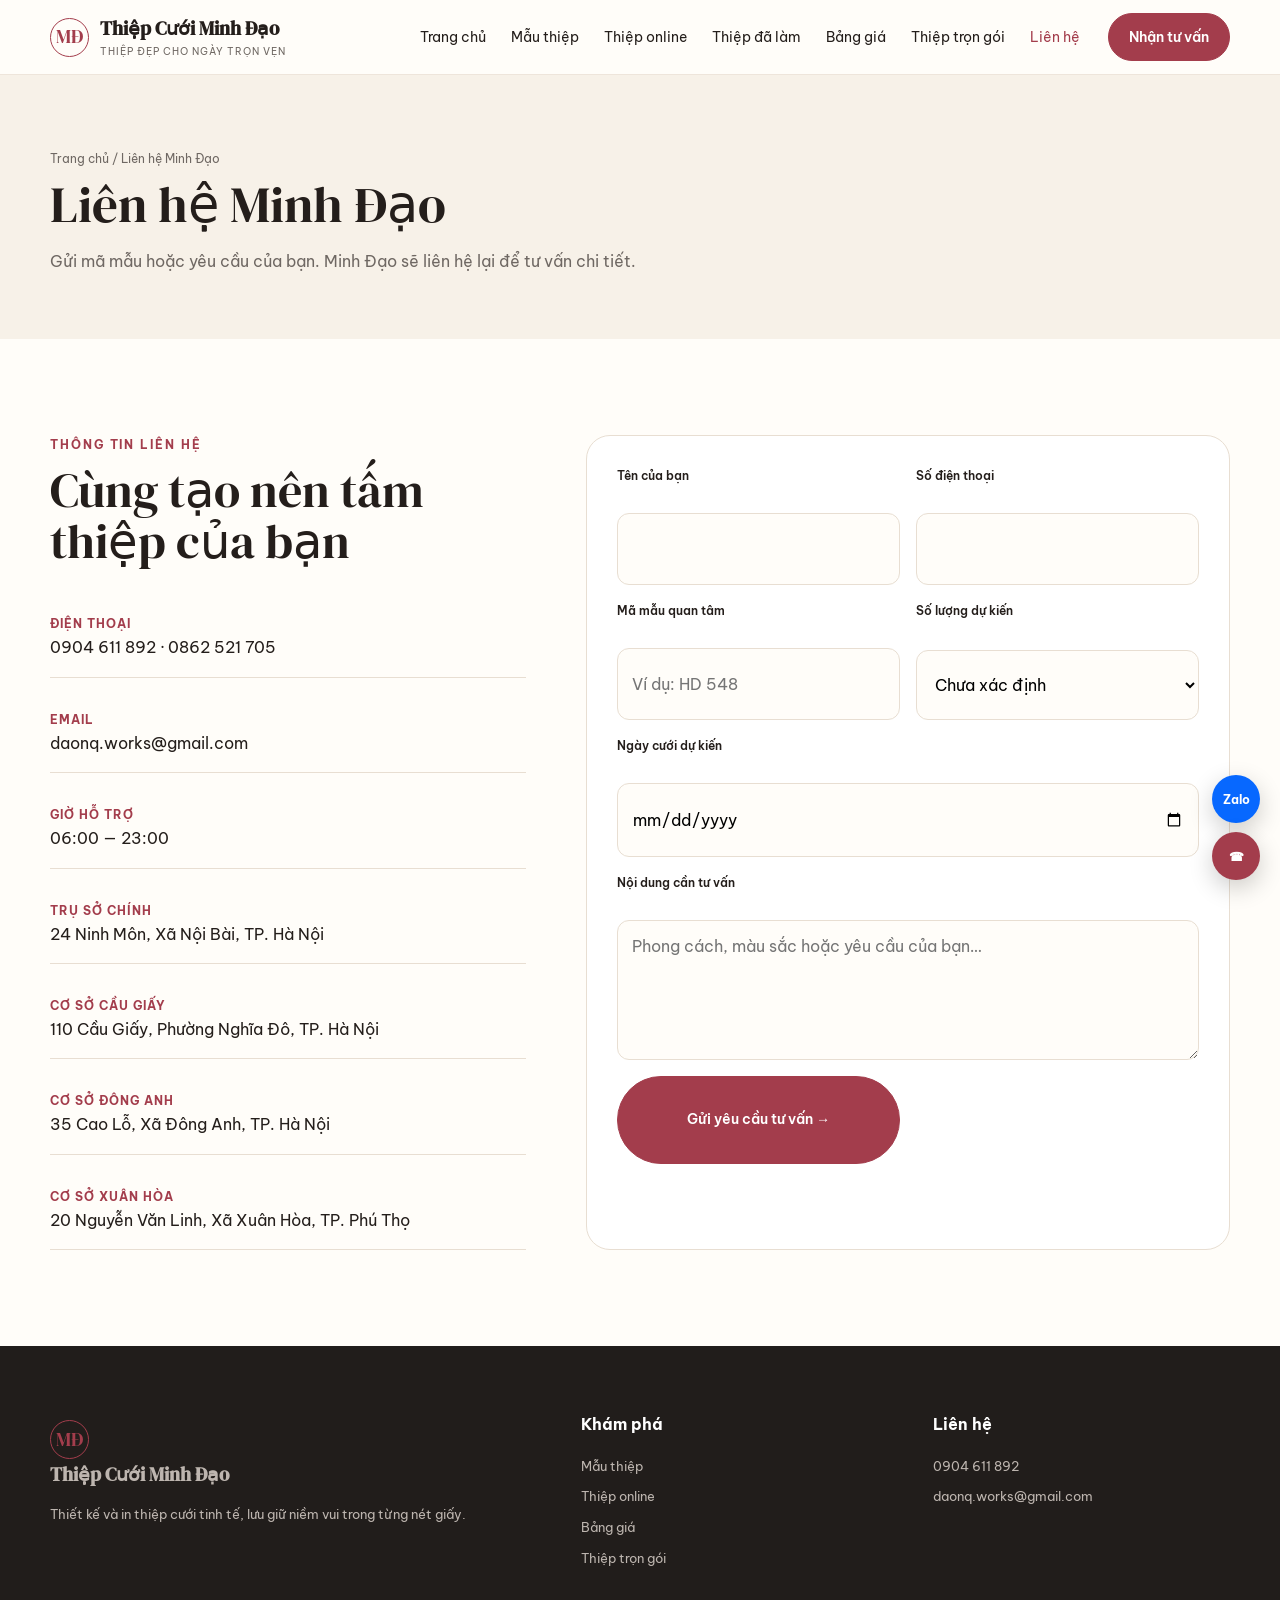
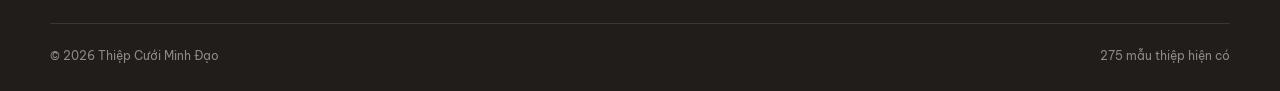
==== contact.html @ 5ee94b9e "update web" ====
<!doctype html><html lang="vi"><head><meta charset="utf-8"><meta name="viewport" content="width=device-width,initial-scale=1"><title>Liên hệ | Thiệp Cưới Minh Đạo</title><link rel="stylesheet" href="styles.css"></head><body><header class="site-header"><nav class="container nav"><a class="brand" href="index.html"><span class="brand-mark">MĐ</span><span><strong>Thiệp Cưới Minh Đạo</strong><small>Thiệp đẹp cho ngày trọn vẹn</small></span></a><button class="menu-btn" aria-label="Mở menu">☰</button><div class="nav-links"><a href="index.html">Trang chủ</a><a href="templates.html">Mẫu thiệp</a><a href="online.html">Thiệp online</a><a href="showcase.html">Thiệp đã làm</a><a href="pricing.html">Bảng giá</a><a href="services.html">Thiệp trọn gói</a><a class="active" href="contact.html">Liên hệ</a></div><div class="nav-actions"><a class="btn" href="contact.html">Nhận tư vấn</a></div></nav></header><main><section class="page-hero"><div class="container"><div class="breadcrumbs"><a href="index.html">Trang chủ</a> / Liên hệ Minh Đạo</div><h1>Liên hệ Minh Đạo</h1><p class="muted">Gửi mã mẫu hoặc yêu cầu của bạn. Minh Đạo sẽ liên hệ lại để tư vấn chi tiết.</p></div></section><section class="section"><div class="container contact-grid"><div><div class="eyebrow">Thông tin liên hệ</div><h2 style="font-size:3rem;margin:10px 0">Cùng tạo nên tấm thiệp của bạn</h2><div class="contact-list"><div class="contact-item"><b>Điện thoại</b><a href="tel:0904611892">0904 611 892</a> · <a href="tel:0862521705">0862 521 705</a></div><div class="contact-item"><b>Email</b><a href="mailto:daonq.works@gmail.com">daonq.works@gmail.com</a></div><div class="contact-item"><b>Giờ hỗ trợ</b>06:00 — 23:00</div><div class="contact-item"><b>Trụ sở chính</b>24 Ninh Môn, Xã Nội Bài, TP. Hà Nội</div><div class="contact-item"><b>Cơ sở Cầu Giấy</b>110 Cầu Giấy, Phường Nghĩa Đô, TP. Hà Nội</div><div class="contact-item"><b>Cơ sở Đông Anh</b>35 Cao Lỗ, Xã Đông Anh, TP. Hà Nội</div><div class="contact-item"><b>Cơ sở Xuân Hòa</b>20 Nguyễn Văn Linh, Xã Xuân Hòa, TP. Phú Thọ</div></div></div><form class="contact-form" id="quoteForm"><input name="_honey" tabindex="-1" autocomplete="off" style="position:absolute;left:-9999px" aria-hidden="true"><div class="field"><label for="name">Tên của bạn</label><input id="name" name="name" autocomplete="name" required></div><div class="field"><label for="phone">Số điện thoại</label><input id="phone" name="phone" type="tel" autocomplete="tel" required></div><div class="field"><label for="code">Mã mẫu quan tâm</label><input id="code" name="template_code" placeholder="Ví dụ: HD 548"></div><div class="field"><label for="quantity">Số lượng dự kiến</label><select id="quantity" name="quantity"><option>Chưa xác định</option><option>100 thiệp</option><option>200 thiệp</option><option>300 thiệp</option><option>500 thiệp</option><option>1000 thiệp</option></select></div><div class="field full"><label for="date">Ngày cưới dự kiến</label><input id="date" name="wedding_date" type="date"></div><div class="field full"><label for="message">Nội dung cần tư vấn</label><textarea id="message" name="message" placeholder="Phong cách, màu sắc hoặc yêu cầu của bạn…"></textarea></div><button class="btn" type="submit">Gửi yêu cầu tư vấn →</button><p class="form-status" role="status" aria-live="polite"></p></form></div></section></main><div class="float-contact"><a class="zalo" href="https://zalo.me/84904611892" target="_blank" rel="noopener">Zalo</a><a class="phone" href="tel:0904611892">☎</a></div><footer class="site-footer"><div class="container"><div class="footer-grid"><div><a class="brand" href="index.html"><span class="brand-mark">MĐ</span><span><strong>Thiệp Cưới Minh Đạo</strong></span></a><p>Thiết kế và in thiệp cưới tinh tế, lưu giữ niềm vui trong từng nét giấy.</p></div><div><h4>Khám phá</h4><a href="templates.html">Mẫu thiệp</a><a href="online.html">Thiệp online</a><a href="pricing.html">Bảng giá</a><a href="services.html">Thiệp trọn gói</a></div><div><h4>Liên hệ</h4><a href="tel:0904611892">0904 611 892</a><a href="mailto:daonq.works@gmail.com">daonq.works@gmail.com</a></div></div><div class="footer-bottom"><span>© 2026 Thiệp Cưới Minh Đạo</span><span id="footerCount"></span></div></div></footer><div class="modal" id="templateModal" aria-hidden="true"><div class="modal-card"><button class="modal-close" aria-label="Đóng">×</button><img alt=""><div class="modal-copy"><div class="eyebrow">Mẫu thiệp Minh Đạo</div><h2></h2><p class="muted">Ghi lại mã mẫu này và gửi cho Minh Đạo để được tư vấn nội dung, số lượng và báo giá phù hợp.</p><a class="btn" href="contact.html">Nhận tư vấn mẫu này</a></div></div></div><script src="app.js"></script></body></html>
---- styles.css ----
@import url('https://fonts.googleapis.com/css2?family=Be+Vietnam+Pro:wght@400;500;600;700&family=DM+Serif+Display:ital@0;1&display=swap');

:root{--ink:#241e1b;--muted:#6f6863;--paper:#fffdf9;--cream:#f7f1e8;--rose:#a33d4c;--rose-dark:#792b38;--line:#e8ded2;--green:#385e4a;--shadow:0 18px 55px rgba(77,48,35,.11);--radius:22px}
*{box-sizing:border-box}html{scroll-behavior:smooth}body{margin:0;color:var(--ink);background:var(--paper);font-family:'Be Vietnam Pro',sans-serif;line-height:1.65}body.menu-open{overflow:hidden}a{color:inherit;text-decoration:none}img{display:block;max-width:100%}button,input,select,textarea{font:inherit}.container{width:min(1180px,calc(100% - 40px));margin:auto}.serif,h1,h2,h3{font-family:'DM Serif Display',serif;font-weight:400;line-height:1.08}.eyebrow{font-size:.75rem;letter-spacing:.16em;text-transform:uppercase;color:var(--rose);font-weight:700}.muted{color:var(--muted)}
.site-header{position:sticky;top:0;z-index:50;background:rgba(255,253,249,.92);backdrop-filter:blur(16px);border-bottom:1px solid rgba(232,222,210,.75)}.nav{height:74px;display:flex;align-items:center;gap:28px}.brand{display:flex;align-items:center;gap:11px;flex-shrink:0}.brand-mark{width:39px;height:39px;border:1px solid var(--rose);border-radius:50%;display:grid;place-items:center;color:var(--rose);font-family:'DM Serif Display';font-size:1.2rem}.brand strong{display:block;font-family:'DM Serif Display';font-size:1.18rem}.brand small{display:block;color:var(--muted);font-size:.62rem;letter-spacing:.1em;text-transform:uppercase}.nav-links{display:flex;align-items:center;gap:25px;margin-left:auto;font-size:.87rem}.nav-links a{transition:.2s}.nav-links a:hover,.nav-links a.active{color:var(--rose)}.nav-actions{display:flex;gap:10px}.menu-btn{display:none;border:0;background:none;font-size:1.5rem}.btn{display:inline-flex;align-items:center;justify-content:center;gap:8px;border-radius:999px;border:1px solid var(--rose);background:var(--rose);color:#fff;padding:12px 20px;font-weight:600;font-size:.86rem;cursor:pointer;transition:.2s}.btn:hover{background:var(--rose-dark);transform:translateY(-1px)}.btn.outline{background:transparent;color:var(--rose)}.btn.light{background:#fff;color:var(--rose);border-color:#fff}.text-link{color:var(--rose);font-weight:700;font-size:.88rem}
.hero{min-height:690px;display:grid;grid-template-columns:1fr 1.04fr;overflow:hidden;background:linear-gradient(115deg,#fbf3eb 0 51%,#ead8cc 51%)}.hero-copy{padding:95px max(40px,calc((100vw - 1180px)/2)) 85px max(30px,calc((100vw - 1180px)/2));display:flex;flex-direction:column;justify-content:center}.hero h1{font-size:clamp(3.2rem,6.2vw,6.7rem);margin:14px 0 22px;letter-spacing:-.035em}.hero h1 em{color:var(--rose);font-weight:400}.hero p{font-size:1.06rem;max-width:580px;color:var(--muted)}.hero-actions{display:flex;gap:14px;margin-top:22px}.hero-visual{position:relative;min-height:650px;overflow:hidden}.hero-grid{position:absolute;inset:45px 6vw 45px 30px;display:grid;grid-template-columns:1fr 1fr;gap:18px;transform:rotate(3deg)}.hero-grid img{width:100%;height:100%;object-fit:cover;border-radius:160px 160px 18px 18px;box-shadow:var(--shadow)}.hero-grid img:nth-child(2){margin-top:70px}.hero-note{position:absolute;left:3%;bottom:50px;background:#fff;padding:18px 22px;border-radius:16px;box-shadow:var(--shadow);font-family:'DM Serif Display';font-size:1.25rem}
.section{padding:96px 0}.section.alt{background:var(--cream)}.section-head{display:flex;justify-content:space-between;align-items:end;gap:30px;margin-bottom:38px}.section-head h2,.page-hero h1{font-size:clamp(2.35rem,4vw,4.35rem);margin:8px 0}.section-head p{max-width:540px;color:var(--muted)}.templates-row,.template-grid{display:grid;grid-template-columns:repeat(4,1fr);gap:20px}.template-card{background:#fff;border:1px solid var(--line);border-radius:18px;overflow:hidden;transition:.25s;min-width:0}.template-card:hover{transform:translateY(-6px);box-shadow:var(--shadow)}.template-media{position:relative;aspect-ratio:4/5;background:#eee;overflow:hidden}.template-media img{width:100%;height:100%;object-fit:cover;transition:.45s}.template-card:hover img{transform:scale(1.035)}.tag{position:absolute;left:12px;top:12px;background:rgba(255,255,255,.92);padding:6px 10px;border-radius:99px;font-size:.68rem;font-weight:700}.heart{position:absolute;right:12px;top:12px;background:#fff;border:0;width:34px;height:34px;border-radius:50%;cursor:pointer;font-size:1rem}.heart.saved{background:var(--rose);color:#fff}.template-info{padding:15px}.template-info h3{font-family:'Be Vietnam Pro';font-size:.94rem;font-weight:600;margin:0 0 5px}.template-meta{display:flex;justify-content:space-between;font-size:.73rem;color:var(--muted)}
.feature-split{display:grid;grid-template-columns:.9fr 1.1fr;gap:70px;align-items:center}.feature-art{display:grid;grid-template-columns:1fr 1fr;gap:16px;min-height:550px}.feature-art img{width:100%;height:100%;object-fit:cover;border-radius:180px 180px 18px 18px}.feature-art img:nth-child(2){margin-top:70px;height:calc(100% - 70px)}.steps{border-top:1px solid var(--line)}.step{display:grid;grid-template-columns:54px 1fr;padding:22px 0;border-bottom:1px solid var(--line)}.step span{color:var(--rose);font-family:'DM Serif Display';font-size:1.3rem}.step h3{font-family:'Be Vietnam Pro';font-weight:600;font-size:1rem;margin:0 0 5px}.step p{margin:0;color:var(--muted);font-size:.9rem}
.numbers{background:var(--green);color:#fff}.number-grid{display:grid;grid-template-columns:repeat(4,1fr)}.number{padding:34px;border-right:1px solid rgba(255,255,255,.2)}.number:last-child{border:0}.number strong{font-family:'DM Serif Display';font-size:3rem;display:block}.number span{font-size:.84rem;opacity:.8}.benefit-grid{display:grid;grid-template-columns:repeat(3,1fr);gap:22px}.benefit{padding:30px;border:1px solid var(--line);border-radius:var(--radius);background:#fff}.benefit .icon{width:48px;height:48px;border-radius:50%;display:grid;place-items:center;background:#f7e8e8;color:var(--rose);font-size:1.25rem}.benefit h3{font-family:'Be Vietnam Pro';font-size:1.03rem;font-weight:600;margin:20px 0 8px}.benefit p{color:var(--muted);font-size:.88rem;margin:0}
.cta{background:var(--rose);color:#fff;border-radius:32px;padding:65px;display:flex;align-items:center;justify-content:space-between;gap:30px}.cta h2{font-size:clamp(2.2rem,4vw,4rem);margin:0;max-width:680px}.faq{max-width:860px;margin:auto}.faq details{border-bottom:1px solid var(--line);padding:19px 0}.faq summary{font-weight:600;cursor:pointer;list-style:none;padding-right:30px;position:relative}.faq summary::after{content:'+';position:absolute;right:4px;font-size:1.3rem;color:var(--rose)}.faq details[open] summary::after{content:'âˆ’'}.faq p{color:var(--muted);margin:13px 0 5px;font-size:.9rem}
.page-hero{padding:74px 0 48px;background:var(--cream)}.breadcrumbs{font-size:.76rem;color:var(--muted)}.toolbar{display:flex;flex-wrap:wrap;gap:12px;align-items:center;margin:30px 0}.search{min-width:270px;flex:1;border:1px solid var(--line);border-radius:999px;padding:12px 18px;background:#fff}.filter-btn{border:1px solid var(--line);background:#fff;border-radius:999px;padding:10px 16px;cursor:pointer;font-size:.8rem}.filter-btn.active{background:var(--ink);color:#fff;border-color:var(--ink)}.template-grid{grid-template-columns:repeat(4,1fr)}.load-wrap{text-align:center;margin-top:40px}.empty{text-align:center;color:var(--muted);padding:60px;grid-column:1/-1}.gallery-count{font-size:.86rem;color:var(--muted)}
.pricing-grid{display:grid;grid-template-columns:repeat(3,1fr);gap:22px}.price-card{border:1px solid var(--line);border-radius:24px;padding:32px;background:#fff;position:relative}.price-card.featured{border-color:var(--rose);box-shadow:var(--shadow)}.price-card h2{font-size:2rem;margin:8px 0}.price{font-family:'DM Serif Display';font-size:2.4rem;color:var(--rose)}.price small{font-family:'Be Vietnam Pro';font-size:.75rem;color:var(--muted)}.price-card ul{padding:0;list-style:none;margin:24px 0}.price-card li{padding:9px 0;border-bottom:1px solid var(--line);font-size:.86rem}.price-card li::before{content:'âœ“';color:var(--green);margin-right:9px}.popular{position:absolute;right:20px;top:18px;background:var(--rose);color:#fff;border-radius:99px;padding:5px 10px;font-size:.65rem}.service-grid{display:grid;grid-template-columns:1fr 1fr;gap:28px}.service-card{border-radius:24px;overflow:hidden;background:#fff;border:1px solid var(--line)}.service-card img{width:100%;height:320px;object-fit:cover}.service-card>div{padding:28px}.service-card h2{font-size:2rem;margin:0 0 10px}
.contact-grid{display:grid;grid-template-columns:.85fr 1.15fr;gap:60px}.contact-list{display:grid;gap:16px;margin-top:30px}.contact-item{padding:16px 0;border-bottom:1px solid var(--line)}.contact-item b{display:block;font-size:.76rem;color:var(--rose);text-transform:uppercase;letter-spacing:.08em}.contact-form{display:grid;grid-template-columns:1fr 1fr;gap:16px;background:#fff;padding:30px;border:1px solid var(--line);border-radius:24px}.field{display:grid;gap:7px}.field.full{grid-column:1/-1}.field label{font-size:.77rem;font-weight:600}.field input,.field select,.field textarea{border:1px solid var(--line);border-radius:12px;padding:12px 14px;background:var(--paper);width:100%}.field textarea{min-height:120px;resize:vertical}.form-status{grid-column:1/-1;margin:0;font-size:.82rem;color:var(--green)}
.modal{position:fixed;inset:0;background:rgba(25,20,18,.75);z-index:90;display:none;align-items:center;justify-content:center;padding:24px}.modal.open{display:flex}.modal-card{max-width:900px;width:100%;max-height:90vh;background:#fff;border-radius:22px;display:grid;grid-template-columns:1fr 1fr;overflow:hidden;position:relative}.modal-card img{width:100%;height:90vh;object-fit:contain;background:#eee}.modal-copy{padding:42px;display:flex;flex-direction:column;justify-content:center}.modal-copy h2{font-size:2.2rem;margin:10px 0}.modal-close{position:absolute;right:14px;top:14px;width:38px;height:38px;border:0;border-radius:50%;background:#fff;cursor:pointer;font-size:1.3rem;z-index:2;box-shadow:0 4px 20px #0002}
.float-contact{position:fixed;right:20px;bottom:20px;z-index:45;display:grid;gap:9px}.float-contact a{width:48px;height:48px;border-radius:50%;display:grid;place-items:center;color:#fff;font-weight:700;font-size:.72rem;box-shadow:0 8px 25px #0003}.float-contact .zalo{background:#0768ff}.float-contact .phone{background:var(--rose)}
.site-footer{background:#211d1b;color:#fff;padding:65px 0 25px}.footer-grid{display:grid;grid-template-columns:1.6fr 1fr 1fr;gap:55px}.site-footer p,.site-footer a{color:#bdb5af;font-size:.82rem}.site-footer a{display:block;margin:9px 0}.site-footer h4{margin:0 0 18px}.footer-bottom{border-top:1px solid #ffffff1c;margin-top:45px;padding-top:22px;color:#8f8883;font-size:.73rem;display:flex;justify-content:space-between}
@media(max-width:960px){.nav-links{position:fixed;inset:74px 0 auto;background:var(--paper);padding:25px 20px;display:none;flex-direction:column;align-items:flex-start;border-bottom:1px solid var(--line)}.nav-links.open{display:flex}.menu-btn{display:block;margin-left:auto}.nav-actions .outline{display:none}.hero{grid-template-columns:1fr;min-height:auto;background:var(--cream)}.hero-copy{padding:75px 24px 45px}.hero-visual{min-height:500px}.templates-row,.template-grid{grid-template-columns:repeat(3,1fr)}.feature-split{grid-template-columns:1fr;gap:40px}.number-grid{grid-template-columns:1fr 1fr}.number:nth-child(2){border-right:0}.benefit-grid{grid-template-columns:1fr 1fr}.pricing-grid{grid-template-columns:1fr}.contact-grid{grid-template-columns:1fr}.footer-grid{grid-template-columns:1fr 1fr}.footer-grid>div:first-child{grid-column:1/-1}}
@media(max-width:660px){.container{width:min(100% - 28px,1180px)}.nav{height:66px}.nav-links{inset:66px 0 auto}.brand small{display:none}.nav-actions .btn{padding:10px 13px}.hero h1{font-size:3.15rem}.hero-grid{inset:25px 15px 55px}.hero-note{bottom:25px}.section{padding:68px 0}.section-head{display:block}.templates-row,.template-grid{grid-template-columns:1fr 1fr;gap:11px}.template-info{padding:11px}.template-info h3{font-size:.8rem}.benefit-grid,.service-grid{grid-template-columns:1fr}.number{padding:24px 18px}.number strong{font-size:2.25rem}.cta{padding:38px 25px;display:block}.cta .btn{margin-top:25px}.contact-form{grid-template-columns:1fr;padding:20px}.field.full{grid-column:auto}.modal-card{grid-template-columns:1fr;overflow:auto}.modal-card img{height:48vh}.modal-copy{padding:24px}.footer-grid{grid-template-columns:1fr;gap:25px}.footer-grid>div:first-child{grid-column:auto}.footer-bottom{display:block}.hero-actions{align-items:flex-start;flex-direction:column}}



/* Online invitation builder */
.online-hero{padding:85px 0;background:linear-gradient(135deg,#f8ede6,#f4f0e6);overflow:hidden}.online-hero-grid{display:grid;grid-template-columns:1fr 1fr;align-items:center;gap:60px}.phone-stack{position:relative;height:600px}.phone-mock{position:absolute;width:275px;height:560px;border:9px solid #211d1b;border-radius:38px;background:#fff;overflow:hidden;box-shadow:0 30px 80px #6f463633}.phone-mock:first-child{left:8%;transform:rotate(-7deg)}.phone-mock:last-child{right:5%;top:30px;transform:rotate(7deg)}.phone-mock img{width:100%;height:100%;object-fit:cover}.online-features{display:grid;grid-template-columns:repeat(3,1fr);gap:20px}.online-feature{padding:28px;border:1px solid var(--line);border-radius:20px;background:#fff}.online-feature b{display:block;margin:14px 0 6px}.builder-shell{display:grid;grid-template-columns:420px 1fr;min-height:calc(100vh - 74px);background:#eee8e1}.builder-panel{background:#fff;padding:26px;overflow:auto;max-height:calc(100vh - 74px);border-right:1px solid var(--line)}.builder-top{display:flex;justify-content:space-between;align-items:center;margin-bottom:22px}.builder-panel h1{font-family:'Be Vietnam Pro';font-size:1.15rem;font-weight:700;margin:0}.builder-section{border-top:1px solid var(--line);padding:22px 0}.builder-section h2{font-family:'Be Vietnam Pro';font-size:.9rem;font-weight:700;margin:0 0 15px}.builder-fields{display:grid;grid-template-columns:1fr 1fr;gap:12px}.builder-fields .field.full{grid-column:1/-1}.theme-options{display:grid;grid-template-columns:repeat(3,1fr);gap:10px}.theme-option{border:2px solid transparent;border-radius:13px;overflow:hidden;padding:0;background:none;cursor:pointer}.theme-option.active{border-color:var(--rose)}.theme-option img{aspect-ratio:4/5;object-fit:cover}.builder-actions{position:sticky;bottom:-26px;background:#fff;padding:18px 0 26px;display:flex;gap:10px;border-top:1px solid var(--line)}.builder-stage{padding:36px;display:grid;place-items:start center;overflow:auto;max-height:calc(100vh - 74px)}.invite-frame{width:390px;min-height:760px;background:#fff;box-shadow:0 18px 65px #4d30232b;border-radius:24px;overflow:hidden}.invite-cover{min-height:680px;padding:75px 28px;display:flex;flex-direction:column;align-items:center;justify-content:center;text-align:center;color:#fff;position:relative;background-size:cover;background-position:center}.invite-cover::before{content:'';position:absolute;inset:0;background:linear-gradient(#2b1a1640,#2b1a1690)}.invite-cover>*{position:relative;z-index:1}.invite-kicker{font-size:.66rem;letter-spacing:.22em;text-transform:uppercase}.invite-names{font-family:'DM Serif Display';font-size:3.2rem;line-height:1;margin:18px 0}.invite-date{border-top:1px solid #ffffff90;border-bottom:1px solid #ffffff90;padding:10px 14px;margin:12px 0}.invite-section{padding:48px 28px;text-align:center}.invite-section.alt{background:#f8f2ec}.invite-section h2{font-size:2rem;margin:0 0 12px}.event-box{border:1px solid var(--line);padding:20px;border-radius:14px;margin-top:20px}.invite-page{background:#efe8e1;min-height:100vh;padding:35px 12px}.invite-page .invite-frame{margin:auto;width:min(100%,430px)}.invite-rsvp{display:grid;gap:10px;margin-top:20px}.invite-rsvp input,.invite-rsvp select,.invite-rsvp textarea{border:1px solid var(--line);border-radius:10px;padding:11px;width:100%}.share-box{background:#eff8f1;color:var(--green);border-radius:10px;padding:10px 12px;font-size:.78rem;margin-top:12px;display:none;word-break:break-all}
@media(max-width:900px){.online-hero-grid{grid-template-columns:1fr}.phone-stack{height:520px}.builder-shell{grid-template-columns:1fr}.builder-panel{max-height:none}.builder-stage{max-height:none;padding:24px 10px}.online-features{grid-template-columns:1fr 1fr}}
@media(max-width:600px){.phone-mock{width:230px;height:470px}.phone-mock:first-child{left:0}.phone-mock:last-child{right:0}.online-features{grid-template-columns:1fr}.builder-fields{grid-template-columns:1fr}.builder-fields .field.full{grid-column:auto}.builder-actions{flex-wrap:wrap}.invite-frame{width:100%}}
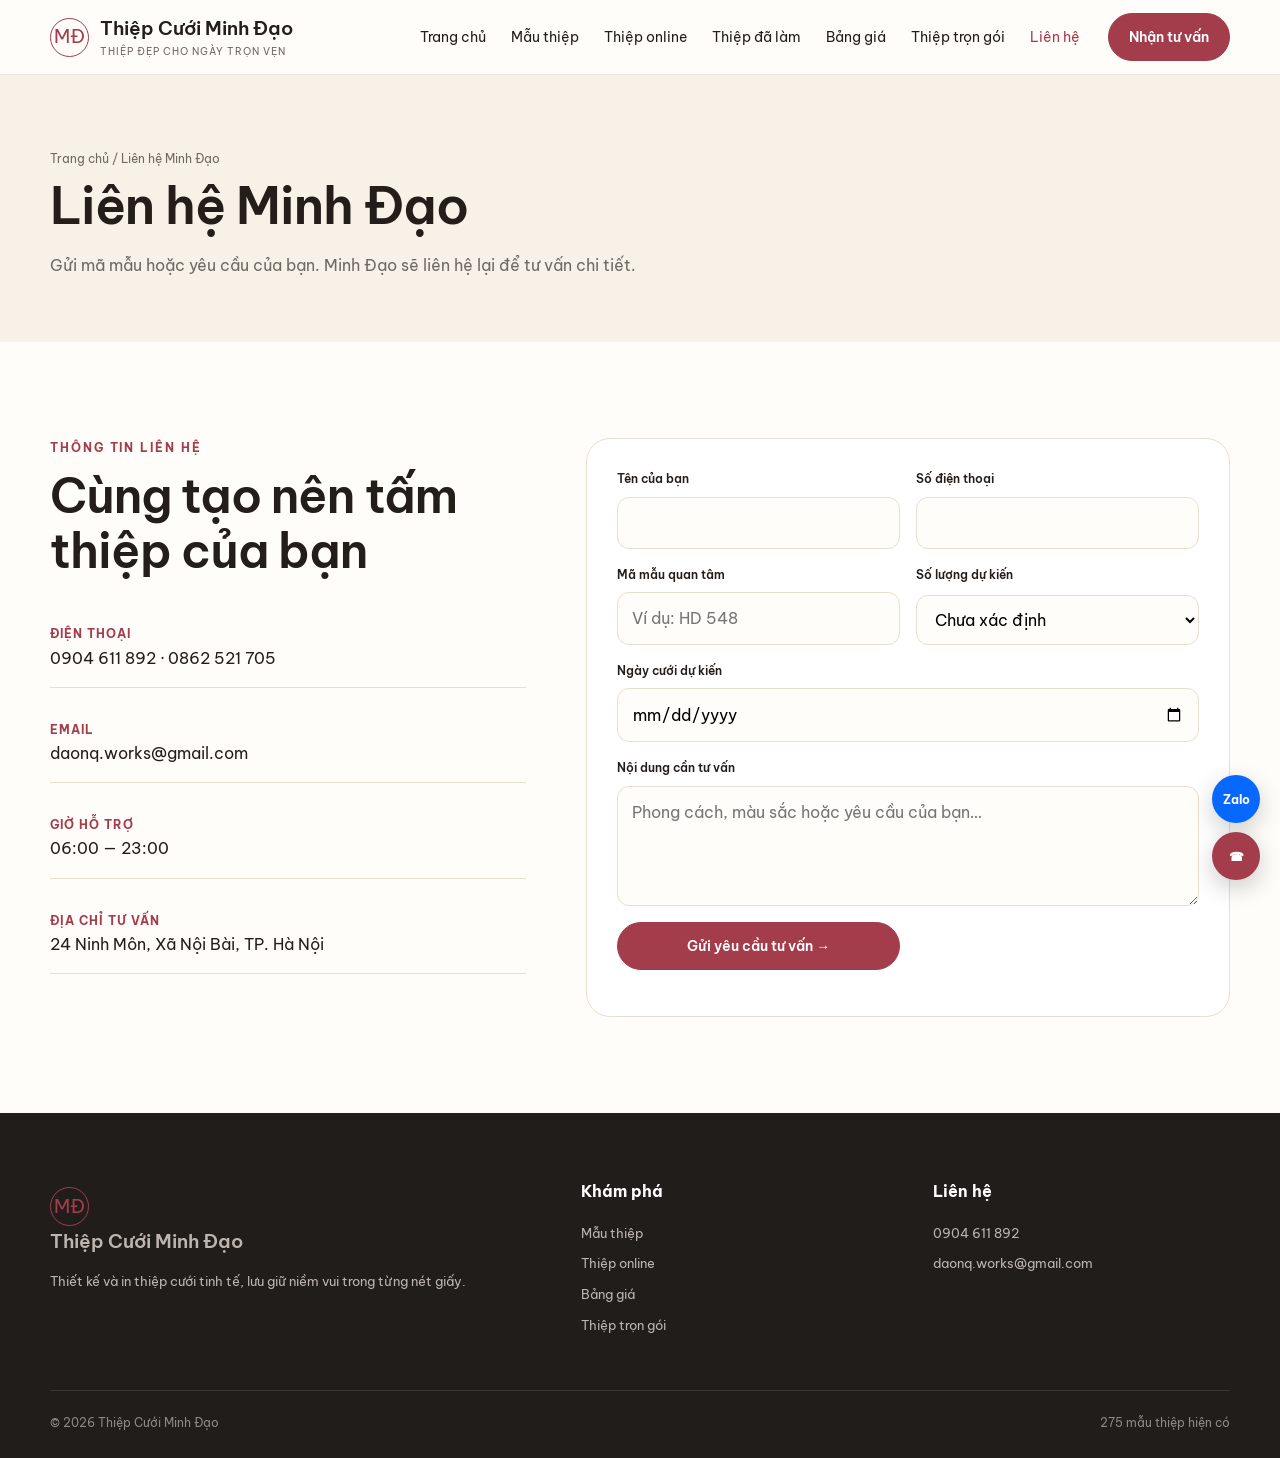
==== commit 032b71ab: "update" ====
--- a/contact.html
+++ b/contact.html
@@ -1,4 +1,4 @@
-<!doctype html><html lang="vi"><head><meta charset="utf-8"><meta name="viewport" content="width=device-width,initial-scale=1"><title>Liên hệ | Thiệp Cưới Minh Đạo</title><link rel="stylesheet" href="styles.css"></head><body><header class="site-header"><nav class="container nav"><a class="brand" href="index.html"><span class="brand-mark">MĐ</span><span><strong>Thiệp Cưới Minh Đạo</strong><small>Thiệp đẹp cho ngày trọn vẹn</small></span></a><button class="menu-btn" aria-label="Mở menu">☰</button><div class="nav-links"><a href="index.html">Trang chủ</a><a href="templates.html">Mẫu thiệp</a><a href="online.html">Thiệp online</a><a href="showcase.html">Thiệp đã làm</a><a href="pricing.html">Bảng giá</a><a href="services.html">Thiệp trọn gói</a><a class="active" href="contact.html">Liên hệ</a></div><div class="nav-actions"><a class="btn" href="contact.html">Nhận tư vấn</a></div></nav></header><main><section class="page-hero"><div class="container"><div class="breadcrumbs"><a href="index.html">Trang chủ</a> / Liên hệ Minh Đạo</div><h1>Liên hệ Minh Đạo</h1><p class="muted">Gửi mã mẫu hoặc yêu cầu của bạn. Minh Đạo sẽ liên hệ lại để tư vấn chi tiết.</p></div></section><section class="section"><div class="container contact-grid"><div><div class="eyebrow">Thông tin liên hệ</div><h2 style="font-size:3rem;margin:10px 0">Cùng tạo nên tấm thiệp của bạn</h2><div class="contact-list"><div class="contact-item"><b>Điện thoại</b><a href="tel:0904611892">0904 611 892</a> · <a href="tel:0862521705">0862 521 705</a></div><div class="contact-item"><b>Email</b><a href="mailto:daonq.works@gmail.com">daonq.works@gmail.com</a></div><div class="contact-item"><b>Giờ hỗ trợ</b>06:00 — 23:00</div><div class="contact-item"><b>Trụ sở chính</b>24 Ninh Môn, Xã Nội Bài, TP. Hà Nội</div><div class="contact-item"><b>Cơ sở Cầu Giấy</b>110 Cầu Giấy, Phường Nghĩa Đô, TP. Hà Nội</div><div class="contact-item"><b>Cơ sở Đông Anh</b>35 Cao Lỗ, Xã Đông Anh, TP. Hà Nội</div><div class="contact-item"><b>Cơ sở Xuân Hòa</b>20 Nguyễn Văn Linh, Xã Xuân Hòa, TP. Phú Thọ</div></div></div><form class="contact-form" id="quoteForm"><input name="_honey" tabindex="-1" autocomplete="off" style="position:absolute;left:-9999px" aria-hidden="true"><div class="field"><label for="name">Tên của bạn</label><input id="name" name="name" autocomplete="name" required></div><div class="field"><label for="phone">Số điện thoại</label><input id="phone" name="phone" type="tel" autocomplete="tel" required></div><div class="field"><label for="code">Mã mẫu quan tâm</label><input id="code" name="template_code" placeholder="Ví dụ: HD 548"></div><div class="field"><label for="quantity">Số lượng dự kiến</label><select id="quantity" name="quantity"><option>Chưa xác định</option><option>100 thiệp</option><option>200 thiệp</option><option>300 thiệp</option><option>500 thiệp</option><option>1000 thiệp</option></select></div><div class="field full"><label for="date">Ngày cưới dự kiến</label><input id="date" name="wedding_date" type="date"></div><div class="field full"><label for="message">Nội dung cần tư vấn</label><textarea id="message" name="message" placeholder="Phong cách, màu sắc hoặc yêu cầu của bạn…"></textarea></div><button class="btn" type="submit">Gửi yêu cầu tư vấn →</button><p class="form-status" role="status" aria-live="polite"></p></form></div></section></main><div class="float-contact"><a class="zalo" href="https://zalo.me/84904611892" target="_blank" rel="noopener">Zalo</a><a class="phone" href="tel:0904611892">☎</a></div><footer class="site-footer"><div class="container"><div class="footer-grid"><div><a class="brand" href="index.html"><span class="brand-mark">MĐ</span><span><strong>Thiệp Cưới Minh Đạo</strong></span></a><p>Thiết kế và in thiệp cưới tinh tế, lưu giữ niềm vui trong từng nét giấy.</p></div><div><h4>Khám phá</h4><a href="templates.html">Mẫu thiệp</a><a href="online.html">Thiệp online</a><a href="pricing.html">Bảng giá</a><a href="services.html">Thiệp trọn gói</a></div><div><h4>Liên hệ</h4><a href="tel:0904611892">0904 611 892</a><a href="mailto:daonq.works@gmail.com">daonq.works@gmail.com</a></div></div><div class="footer-bottom"><span>© 2026 Thiệp Cưới Minh Đạo</span><span id="footerCount"></span></div></div></footer><div class="modal" id="templateModal" aria-hidden="true"><div class="modal-card"><button class="modal-close" aria-label="Đóng">×</button><img alt=""><div class="modal-copy"><div class="eyebrow">Mẫu thiệp Minh Đạo</div><h2></h2><p class="muted">Ghi lại mã mẫu này và gửi cho Minh Đạo để được tư vấn nội dung, số lượng và báo giá phù hợp.</p><a class="btn" href="contact.html">Nhận tư vấn mẫu này</a></div></div></div><script src="app.js"></script></body></html>
+<!doctype html><html lang="vi"><head><meta charset="utf-8"><meta name="viewport" content="width=device-width,initial-scale=1"><title>Liên hệ | Thiệp Cưới Minh Đạo</title><link rel="stylesheet" href="styles.css"></head><body><header class="site-header"><nav class="container nav"><a class="brand" href="index.html"><span class="brand-mark">MĐ</span><span><strong>Thiệp Cưới Minh Đạo</strong><small>Thiệp đẹp cho ngày trọn vẹn</small></span></a><button class="menu-btn" aria-label="Mở menu">☰</button><div class="nav-links"><a href="index.html">Trang chủ</a><a href="templates.html">Mẫu thiệp</a><a href="online.html">Thiệp online</a><a href="showcase.html">Thiệp đã làm</a><a href="pricing.html">Bảng giá</a><a href="services.html">Thiệp trọn gói</a><a class="active" href="contact.html">Liên hệ</a></div><div class="nav-actions"><a class="btn" href="contact.html">Nhận tư vấn</a></div></nav></header><main><section class="page-hero"><div class="container"><div class="breadcrumbs"><a href="index.html">Trang chủ</a> / Liên hệ Minh Đạo</div><h1>Liên hệ Minh Đạo</h1><p class="muted">Gửi mã mẫu hoặc yêu cầu của bạn. Minh Đạo sẽ liên hệ lại để tư vấn chi tiết.</p></div></section><section class="section"><div class="container contact-grid"><div><div class="eyebrow">Thông tin liên hệ</div><h2 style="font-size:3rem;margin:10px 0">Cùng tạo nên tấm thiệp của bạn</h2><div class="contact-list"><div class="contact-item"><b>Điện thoại</b><a href="tel:0904611892">0904 611 892</a> · <a href="tel:0862521705">0862 521 705</a></div><div class="contact-item"><b>Email</b><a href="mailto:daonq.works@gmail.com">daonq.works@gmail.com</a></div><div class="contact-item"><b>Giờ hỗ trợ</b>06:00 — 23:00</div><div class="contact-item"><b>Địa chỉ tư vấn</b>24 Ninh Môn, Xã Nội Bài, TP. Hà Nội</div></div></div><form class="contact-form" id="quoteForm"><input name="_honey" tabindex="-1" autocomplete="off" style="position:absolute;left:-9999px" aria-hidden="true"><div class="field"><label for="name">Tên của bạn</label><input id="name" name="name" autocomplete="name" required></div><div class="field"><label for="phone">Số điện thoại</label><input id="phone" name="phone" type="tel" autocomplete="tel" required></div><div class="field"><label for="code">Mã mẫu quan tâm</label><input id="code" name="template_code" placeholder="Ví dụ: HD 548"></div><div class="field"><label for="quantity">Số lượng dự kiến</label><select id="quantity" name="quantity"><option>Chưa xác định</option><option>100 thiệp</option><option>200 thiệp</option><option>300 thiệp</option><option>500 thiệp</option><option>1000 thiệp</option></select></div><div class="field full"><label for="date">Ngày cưới dự kiến</label><input id="date" name="wedding_date" type="date"></div><div class="field full"><label for="message">Nội dung cần tư vấn</label><textarea id="message" name="message" placeholder="Phong cách, màu sắc hoặc yêu cầu của bạn…"></textarea></div><button class="btn" type="submit">Gửi yêu cầu tư vấn →</button><p class="form-status" role="status" aria-live="polite"></p></form></div></section></main><div class="float-contact"><a class="zalo" href="https://zalo.me/84904611892" target="_blank" rel="noopener">Zalo</a><a class="phone" href="tel:0904611892">☎</a></div><footer class="site-footer"><div class="container"><div class="footer-grid"><div><a class="brand" href="index.html"><span class="brand-mark">MĐ</span><span><strong>Thiệp Cưới Minh Đạo</strong></span></a><p>Thiết kế và in thiệp cưới tinh tế, lưu giữ niềm vui trong từng nét giấy.</p></div><div><h4>Khám phá</h4><a href="templates.html">Mẫu thiệp</a><a href="online.html">Thiệp online</a><a href="pricing.html">Bảng giá</a><a href="services.html">Thiệp trọn gói</a></div><div><h4>Liên hệ</h4><a href="tel:0904611892">0904 611 892</a><a href="mailto:daonq.works@gmail.com">daonq.works@gmail.com</a></div></div><div class="footer-bottom"><span>© 2026 Thiệp Cưới Minh Đạo</span><span id="footerCount"></span></div></div></footer><div class="modal" id="templateModal" aria-hidden="true"><div class="modal-card"><button class="modal-close" aria-label="Đóng">×</button><img alt=""><div class="modal-copy"><div class="eyebrow">Mẫu thiệp Minh Đạo</div><h2></h2><p class="muted">Ghi lại mã mẫu này và gửi cho Minh Đạo để được tư vấn nội dung, số lượng và báo giá phù hợp.</p><a class="btn" href="contact.html">Nhận tư vấn mẫu này</a></div></div></div><script src="app.js"></script></body></html>
 
 
 
--- a/styles.css
+++ b/styles.css
@@ -1,26 +1,63 @@
-@import url('https://fonts.googleapis.com/css2?family=Be+Vietnam+Pro:wght@400;500;600;700&family=DM+Serif+Display:ital@0;1&display=swap');
+@import url('https://fonts.googleapis.com/css2?family=Be+Vietnam+Pro:wght@400;500;600;700&display=swap');
 
 :root{--ink:#241e1b;--muted:#6f6863;--paper:#fffdf9;--cream:#f7f1e8;--rose:#a33d4c;--rose-dark:#792b38;--line:#e8ded2;--green:#385e4a;--shadow:0 18px 55px rgba(77,48,35,.11);--radius:22px}
-*{box-sizing:border-box}html{scroll-behavior:smooth}body{margin:0;color:var(--ink);background:var(--paper);font-family:'Be Vietnam Pro',sans-serif;line-height:1.65}body.menu-open{overflow:hidden}a{color:inherit;text-decoration:none}img{display:block;max-width:100%}button,input,select,textarea{font:inherit}.container{width:min(1180px,calc(100% - 40px));margin:auto}.serif,h1,h2,h3{font-family:'DM Serif Display',serif;font-weight:400;line-height:1.08}.eyebrow{font-size:.75rem;letter-spacing:.16em;text-transform:uppercase;color:var(--rose);font-weight:700}.muted{color:var(--muted)}
-.site-header{position:sticky;top:0;z-index:50;background:rgba(255,253,249,.92);backdrop-filter:blur(16px);border-bottom:1px solid rgba(232,222,210,.75)}.nav{height:74px;display:flex;align-items:center;gap:28px}.brand{display:flex;align-items:center;gap:11px;flex-shrink:0}.brand-mark{width:39px;height:39px;border:1px solid var(--rose);border-radius:50%;display:grid;place-items:center;color:var(--rose);font-family:'DM Serif Display';font-size:1.2rem}.brand strong{display:block;font-family:'DM Serif Display';font-size:1.18rem}.brand small{display:block;color:var(--muted);font-size:.62rem;letter-spacing:.1em;text-transform:uppercase}.nav-links{display:flex;align-items:center;gap:25px;margin-left:auto;font-size:.87rem}.nav-links a{transition:.2s}.nav-links a:hover,.nav-links a.active{color:var(--rose)}.nav-actions{display:flex;gap:10px}.menu-btn{display:none;border:0;background:none;font-size:1.5rem}.btn{display:inline-flex;align-items:center;justify-content:center;gap:8px;border-radius:999px;border:1px solid var(--rose);background:var(--rose);color:#fff;padding:12px 20px;font-weight:600;font-size:.86rem;cursor:pointer;transition:.2s}.btn:hover{background:var(--rose-dark);transform:translateY(-1px)}.btn.outline{background:transparent;color:var(--rose)}.btn.light{background:#fff;color:var(--rose);border-color:#fff}.text-link{color:var(--rose);font-weight:700;font-size:.88rem}
-.hero{min-height:690px;display:grid;grid-template-columns:1fr 1.04fr;overflow:hidden;background:linear-gradient(115deg,#fbf3eb 0 51%,#ead8cc 51%)}.hero-copy{padding:95px max(40px,calc((100vw - 1180px)/2)) 85px max(30px,calc((100vw - 1180px)/2));display:flex;flex-direction:column;justify-content:center}.hero h1{font-size:clamp(3.2rem,6.2vw,6.7rem);margin:14px 0 22px;letter-spacing:-.035em}.hero h1 em{color:var(--rose);font-weight:400}.hero p{font-size:1.06rem;max-width:580px;color:var(--muted)}.hero-actions{display:flex;gap:14px;margin-top:22px}.hero-visual{position:relative;min-height:650px;overflow:hidden}.hero-grid{position:absolute;inset:45px 6vw 45px 30px;display:grid;grid-template-columns:1fr 1fr;gap:18px;transform:rotate(3deg)}.hero-grid img{width:100%;height:100%;object-fit:cover;border-radius:160px 160px 18px 18px;box-shadow:var(--shadow)}.hero-grid img:nth-child(2){margin-top:70px}.hero-note{position:absolute;left:3%;bottom:50px;background:#fff;padding:18px 22px;border-radius:16px;box-shadow:var(--shadow);font-family:'DM Serif Display';font-size:1.25rem}
+*{box-sizing:border-box}html{scroll-behavior:smooth}body{margin:0;color:var(--ink);background:var(--paper);font-family:'Be Vietnam Pro',sans-serif;line-height:1.65}body.menu-open{overflow:hidden}a{color:inherit;text-decoration:none}img{display:block;max-width:100%}button,input,select,textarea{font:inherit}.container{width:min(1180px,calc(100% - 40px));margin:auto}.serif,h1,h2,h3{font-family:'Be Vietnam Pro',sans-serif;font-weight:600;line-height:1.15;letter-spacing:-.02em}.eyebrow{font-size:.75rem;letter-spacing:.16em;text-transform:uppercase;color:var(--rose);font-weight:700}.muted{color:var(--muted)}
+.site-header{position:sticky;top:0;z-index:50;background:rgba(255,253,249,.92);backdrop-filter:blur(16px);border-bottom:1px solid rgba(232,222,210,.75)}.nav{height:74px;display:flex;align-items:center;gap:28px}.brand{display:flex;align-items:center;gap:11px;flex-shrink:0}.brand-mark{width:39px;height:39px;border:1px solid var(--rose);border-radius:50%;display:grid;place-items:center;color:var(--rose);font-family:'Be Vietnam Pro';font-size:1.2rem}.brand strong{display:block;font-family:'Be Vietnam Pro';font-size:1.18rem}.brand small{display:block;color:var(--muted);font-size:.62rem;letter-spacing:.1em;text-transform:uppercase}.nav-links{display:flex;align-items:center;gap:25px;margin-left:auto;font-size:.87rem}.nav-links a{transition:.2s}.nav-links a:hover,.nav-links a.active{color:var(--rose)}.nav-actions{display:flex;gap:10px}.menu-btn{display:none;border:0;background:none;font-size:1.5rem}.btn{display:inline-flex;align-items:center;justify-content:center;gap:8px;border-radius:999px;border:1px solid var(--rose);background:var(--rose);color:#fff;padding:12px 20px;font-weight:600;font-size:.86rem;cursor:pointer;transition:.2s}.btn:hover{background:var(--rose-dark);transform:translateY(-1px)}.btn.outline{background:transparent;color:var(--rose)}.btn.light{background:#fff;color:var(--rose);border-color:#fff}.text-link{color:var(--rose);font-weight:700;font-size:.88rem}
+.hero{min-height:690px;display:grid;grid-template-columns:1fr 1.04fr;overflow:hidden;background:linear-gradient(115deg,#fbf3eb 0 51%,#ead8cc 51%)}.hero-copy{padding:95px max(40px,calc((100vw - 1180px)/2)) 85px max(30px,calc((100vw - 1180px)/2));display:flex;flex-direction:column;justify-content:center}.hero h1{font-size:clamp(3.2rem,6.2vw,6.7rem);margin:14px 0 22px;letter-spacing:-.035em}.hero h1 em{color:var(--rose);font-weight:400}.hero p{font-size:1.06rem;max-width:580px;color:var(--muted)}.hero-actions{display:flex;gap:14px;margin-top:22px}.hero-visual{position:relative;min-height:650px;overflow:hidden}.hero-grid{position:absolute;inset:45px 6vw 45px 30px;display:grid;grid-template-columns:1fr 1fr;gap:18px;transform:rotate(3deg)}.hero-grid img{width:100%;height:100%;object-fit:cover;border-radius:160px 160px 18px 18px;box-shadow:var(--shadow)}.hero-grid img:nth-child(2){margin-top:70px}.hero-note{position:absolute;left:3%;bottom:50px;background:#fff;padding:18px 22px;border-radius:16px;box-shadow:var(--shadow);font-family:'Be Vietnam Pro';font-size:1.25rem}
 .section{padding:96px 0}.section.alt{background:var(--cream)}.section-head{display:flex;justify-content:space-between;align-items:end;gap:30px;margin-bottom:38px}.section-head h2,.page-hero h1{font-size:clamp(2.35rem,4vw,4.35rem);margin:8px 0}.section-head p{max-width:540px;color:var(--muted)}.templates-row,.template-grid{display:grid;grid-template-columns:repeat(4,1fr);gap:20px}.template-card{background:#fff;border:1px solid var(--line);border-radius:18px;overflow:hidden;transition:.25s;min-width:0}.template-card:hover{transform:translateY(-6px);box-shadow:var(--shadow)}.template-media{position:relative;aspect-ratio:4/5;background:#eee;overflow:hidden}.template-media img{width:100%;height:100%;object-fit:cover;transition:.45s}.template-card:hover img{transform:scale(1.035)}.tag{position:absolute;left:12px;top:12px;background:rgba(255,255,255,.92);padding:6px 10px;border-radius:99px;font-size:.68rem;font-weight:700}.heart{position:absolute;right:12px;top:12px;background:#fff;border:0;width:34px;height:34px;border-radius:50%;cursor:pointer;font-size:1rem}.heart.saved{background:var(--rose);color:#fff}.template-info{padding:15px}.template-info h3{font-family:'Be Vietnam Pro';font-size:.94rem;font-weight:600;margin:0 0 5px}.template-meta{display:flex;justify-content:space-between;font-size:.73rem;color:var(--muted)}
-.feature-split{display:grid;grid-template-columns:.9fr 1.1fr;gap:70px;align-items:center}.feature-art{display:grid;grid-template-columns:1fr 1fr;gap:16px;min-height:550px}.feature-art img{width:100%;height:100%;object-fit:cover;border-radius:180px 180px 18px 18px}.feature-art img:nth-child(2){margin-top:70px;height:calc(100% - 70px)}.steps{border-top:1px solid var(--line)}.step{display:grid;grid-template-columns:54px 1fr;padding:22px 0;border-bottom:1px solid var(--line)}.step span{color:var(--rose);font-family:'DM Serif Display';font-size:1.3rem}.step h3{font-family:'Be Vietnam Pro';font-weight:600;font-size:1rem;margin:0 0 5px}.step p{margin:0;color:var(--muted);font-size:.9rem}
-.numbers{background:var(--green);color:#fff}.number-grid{display:grid;grid-template-columns:repeat(4,1fr)}.number{padding:34px;border-right:1px solid rgba(255,255,255,.2)}.number:last-child{border:0}.number strong{font-family:'DM Serif Display';font-size:3rem;display:block}.number span{font-size:.84rem;opacity:.8}.benefit-grid{display:grid;grid-template-columns:repeat(3,1fr);gap:22px}.benefit{padding:30px;border:1px solid var(--line);border-radius:var(--radius);background:#fff}.benefit .icon{width:48px;height:48px;border-radius:50%;display:grid;place-items:center;background:#f7e8e8;color:var(--rose);font-size:1.25rem}.benefit h3{font-family:'Be Vietnam Pro';font-size:1.03rem;font-weight:600;margin:20px 0 8px}.benefit p{color:var(--muted);font-size:.88rem;margin:0}
+.feature-split{display:grid;grid-template-columns:.9fr 1.1fr;gap:70px;align-items:center}.feature-art{display:grid;grid-template-columns:1fr 1fr;gap:16px;min-height:550px}.feature-art img{width:100%;height:100%;object-fit:cover;border-radius:180px 180px 18px 18px}.feature-art img:nth-child(2){margin-top:70px;height:calc(100% - 70px)}.steps{border-top:1px solid var(--line)}.step{display:grid;grid-template-columns:54px 1fr;padding:22px 0;border-bottom:1px solid var(--line)}.step span{color:var(--rose);font-family:'Be Vietnam Pro';font-size:1.3rem}.step h3{font-family:'Be Vietnam Pro';font-weight:600;font-size:1rem;margin:0 0 5px}.step p{margin:0;color:var(--muted);font-size:.9rem}
+.numbers{background:var(--green);color:#fff}.number-grid{display:grid;grid-template-columns:repeat(4,1fr)}.number{padding:34px;border-right:1px solid rgba(255,255,255,.2)}.number:last-child{border:0}.number strong{font-family:'Be Vietnam Pro';font-size:3rem;display:block}.number span{font-size:.84rem;opacity:.8}.benefit-grid{display:grid;grid-template-columns:repeat(3,1fr);gap:22px}.benefit{padding:30px;border:1px solid var(--line);border-radius:var(--radius);background:#fff}.benefit .icon{width:48px;height:48px;border-radius:50%;display:grid;place-items:center;background:#f7e8e8;color:var(--rose);font-size:1.25rem}.benefit h3{font-family:'Be Vietnam Pro';font-size:1.03rem;font-weight:600;margin:20px 0 8px}.benefit p{color:var(--muted);font-size:.88rem;margin:0}
+.visit-stats{background:linear-gradient(135deg,#fffdf9 0%,#f7efe6 100%)}.visit-stats-head{display:flex;justify-content:space-between;align-items:end;gap:40px;margin-bottom:34px}.visit-stats-head h2{font-size:clamp(2.35rem,4vw,4.35rem);margin:8px 0 0}.visit-stats-head p{max-width:520px;margin:0;color:var(--muted)}.visit-grid{display:grid;grid-template-columns:1.35fr repeat(4,1fr);gap:14px}.visit-card{position:relative;min-height:150px;padding:27px 22px;border:1px solid var(--line);border-radius:20px;background:rgba(255,255,255,.8);display:flex;flex-direction:column;justify-content:flex-end;overflow:hidden}.visit-card.featured{background:var(--rose);border-color:var(--rose);color:#fff}.visit-card strong{font-family:'Be Vietnam Pro',sans-serif;font-size:clamp(2.1rem,3.2vw,3.4rem);font-weight:400;line-height:1;font-variant-numeric:tabular-nums}.visit-card span:last-child{margin-top:10px;font-size:.76rem;font-weight:600;letter-spacing:.04em;color:var(--muted)}.visit-card.featured span:last-child{color:rgba(255,255,255,.8)}.visit-icon{position:absolute;right:18px;top:12px;font-size:2.6rem;line-height:1;color:rgba(255,255,255,.22)}.visit-note{margin:15px 3px 0;color:var(--muted);font-size:.72rem}.visit-note.error{color:var(--rose)}
 .cta{background:var(--rose);color:#fff;border-radius:32px;padding:65px;display:flex;align-items:center;justify-content:space-between;gap:30px}.cta h2{font-size:clamp(2.2rem,4vw,4rem);margin:0;max-width:680px}.faq{max-width:860px;margin:auto}.faq details{border-bottom:1px solid var(--line);padding:19px 0}.faq summary{font-weight:600;cursor:pointer;list-style:none;padding-right:30px;position:relative}.faq summary::after{content:'+';position:absolute;right:4px;font-size:1.3rem;color:var(--rose)}.faq details[open] summary::after{content:'âˆ’'}.faq p{color:var(--muted);margin:13px 0 5px;font-size:.9rem}
 .page-hero{padding:74px 0 48px;background:var(--cream)}.breadcrumbs{font-size:.76rem;color:var(--muted)}.toolbar{display:flex;flex-wrap:wrap;gap:12px;align-items:center;margin:30px 0}.search{min-width:270px;flex:1;border:1px solid var(--line);border-radius:999px;padding:12px 18px;background:#fff}.filter-btn{border:1px solid var(--line);background:#fff;border-radius:999px;padding:10px 16px;cursor:pointer;font-size:.8rem}.filter-btn.active{background:var(--ink);color:#fff;border-color:var(--ink)}.template-grid{grid-template-columns:repeat(4,1fr)}.load-wrap{text-align:center;margin-top:40px}.empty{text-align:center;color:var(--muted);padding:60px;grid-column:1/-1}.gallery-count{font-size:.86rem;color:var(--muted)}
-.pricing-grid{display:grid;grid-template-columns:repeat(3,1fr);gap:22px}.price-card{border:1px solid var(--line);border-radius:24px;padding:32px;background:#fff;position:relative}.price-card.featured{border-color:var(--rose);box-shadow:var(--shadow)}.price-card h2{font-size:2rem;margin:8px 0}.price{font-family:'DM Serif Display';font-size:2.4rem;color:var(--rose)}.price small{font-family:'Be Vietnam Pro';font-size:.75rem;color:var(--muted)}.price-card ul{padding:0;list-style:none;margin:24px 0}.price-card li{padding:9px 0;border-bottom:1px solid var(--line);font-size:.86rem}.price-card li::before{content:'âœ“';color:var(--green);margin-right:9px}.popular{position:absolute;right:20px;top:18px;background:var(--rose);color:#fff;border-radius:99px;padding:5px 10px;font-size:.65rem}.service-grid{display:grid;grid-template-columns:1fr 1fr;gap:28px}.service-card{border-radius:24px;overflow:hidden;background:#fff;border:1px solid var(--line)}.service-card img{width:100%;height:320px;object-fit:cover}.service-card>div{padding:28px}.service-card h2{font-size:2rem;margin:0 0 10px}
+.pricing-grid{display:grid;grid-template-columns:repeat(3,1fr);gap:22px}.price-card{border:1px solid var(--line);border-radius:24px;padding:32px;background:#fff;position:relative}.price-card.featured{border-color:var(--rose);box-shadow:var(--shadow)}.price-card h2{font-size:2rem;margin:8px 0}.price{font-family:'Be Vietnam Pro';font-size:2.4rem;color:var(--rose)}.price small{font-family:'Be Vietnam Pro';font-size:.75rem;color:var(--muted)}.price-card ul{padding:0;list-style:none;margin:24px 0}.price-card li{padding:9px 0;border-bottom:1px solid var(--line);font-size:.86rem}.price-card li::before{content:'âœ“';color:var(--green);margin-right:9px}.popular{position:absolute;right:20px;top:18px;background:var(--rose);color:#fff;border-radius:99px;padding:5px 10px;font-size:.65rem}.service-grid{display:grid;grid-template-columns:1fr 1fr;gap:28px}.service-card{border-radius:24px;overflow:hidden;background:#fff;border:1px solid var(--line)}.service-card img{width:100%;height:320px;object-fit:cover}.service-card>div{padding:28px}.service-card h2{font-size:2rem;margin:0 0 10px}
 .contact-grid{display:grid;grid-template-columns:.85fr 1.15fr;gap:60px}.contact-list{display:grid;gap:16px;margin-top:30px}.contact-item{padding:16px 0;border-bottom:1px solid var(--line)}.contact-item b{display:block;font-size:.76rem;color:var(--rose);text-transform:uppercase;letter-spacing:.08em}.contact-form{display:grid;grid-template-columns:1fr 1fr;gap:16px;background:#fff;padding:30px;border:1px solid var(--line);border-radius:24px}.field{display:grid;gap:7px}.field.full{grid-column:1/-1}.field label{font-size:.77rem;font-weight:600}.field input,.field select,.field textarea{border:1px solid var(--line);border-radius:12px;padding:12px 14px;background:var(--paper);width:100%}.field textarea{min-height:120px;resize:vertical}.form-status{grid-column:1/-1;margin:0;font-size:.82rem;color:var(--green)}
 .modal{position:fixed;inset:0;background:rgba(25,20,18,.75);z-index:90;display:none;align-items:center;justify-content:center;padding:24px}.modal.open{display:flex}.modal-card{max-width:900px;width:100%;max-height:90vh;background:#fff;border-radius:22px;display:grid;grid-template-columns:1fr 1fr;overflow:hidden;position:relative}.modal-card img{width:100%;height:90vh;object-fit:contain;background:#eee}.modal-copy{padding:42px;display:flex;flex-direction:column;justify-content:center}.modal-copy h2{font-size:2.2rem;margin:10px 0}.modal-close{position:absolute;right:14px;top:14px;width:38px;height:38px;border:0;border-radius:50%;background:#fff;cursor:pointer;font-size:1.3rem;z-index:2;box-shadow:0 4px 20px #0002}
 .float-contact{position:fixed;right:20px;bottom:20px;z-index:45;display:grid;gap:9px}.float-contact a{width:48px;height:48px;border-radius:50%;display:grid;place-items:center;color:#fff;font-weight:700;font-size:.72rem;box-shadow:0 8px 25px #0003}.float-contact .zalo{background:#0768ff}.float-contact .phone{background:var(--rose)}
 .site-footer{background:#211d1b;color:#fff;padding:65px 0 25px}.footer-grid{display:grid;grid-template-columns:1.6fr 1fr 1fr;gap:55px}.site-footer p,.site-footer a{color:#bdb5af;font-size:.82rem}.site-footer a{display:block;margin:9px 0}.site-footer h4{margin:0 0 18px}.footer-bottom{border-top:1px solid #ffffff1c;margin-top:45px;padding-top:22px;color:#8f8883;font-size:.73rem;display:flex;justify-content:space-between}
-@media(max-width:960px){.nav-links{position:fixed;inset:74px 0 auto;background:var(--paper);padding:25px 20px;display:none;flex-direction:column;align-items:flex-start;border-bottom:1px solid var(--line)}.nav-links.open{display:flex}.menu-btn{display:block;margin-left:auto}.nav-actions .outline{display:none}.hero{grid-template-columns:1fr;min-height:auto;background:var(--cream)}.hero-copy{padding:75px 24px 45px}.hero-visual{min-height:500px}.templates-row,.template-grid{grid-template-columns:repeat(3,1fr)}.feature-split{grid-template-columns:1fr;gap:40px}.number-grid{grid-template-columns:1fr 1fr}.number:nth-child(2){border-right:0}.benefit-grid{grid-template-columns:1fr 1fr}.pricing-grid{grid-template-columns:1fr}.contact-grid{grid-template-columns:1fr}.footer-grid{grid-template-columns:1fr 1fr}.footer-grid>div:first-child{grid-column:1/-1}}
-@media(max-width:660px){.container{width:min(100% - 28px,1180px)}.nav{height:66px}.nav-links{inset:66px 0 auto}.brand small{display:none}.nav-actions .btn{padding:10px 13px}.hero h1{font-size:3.15rem}.hero-grid{inset:25px 15px 55px}.hero-note{bottom:25px}.section{padding:68px 0}.section-head{display:block}.templates-row,.template-grid{grid-template-columns:1fr 1fr;gap:11px}.template-info{padding:11px}.template-info h3{font-size:.8rem}.benefit-grid,.service-grid{grid-template-columns:1fr}.number{padding:24px 18px}.number strong{font-size:2.25rem}.cta{padding:38px 25px;display:block}.cta .btn{margin-top:25px}.contact-form{grid-template-columns:1fr;padding:20px}.field.full{grid-column:auto}.modal-card{grid-template-columns:1fr;overflow:auto}.modal-card img{height:48vh}.modal-copy{padding:24px}.footer-grid{grid-template-columns:1fr;gap:25px}.footer-grid>div:first-child{grid-column:auto}.footer-bottom{display:block}.hero-actions{align-items:flex-start;flex-direction:column}}
+@media(max-width:960px){.nav-links{position:fixed;inset:74px 0 auto;background:var(--paper);padding:25px 20px;display:none;flex-direction:column;align-items:flex-start;border-bottom:1px solid var(--line)}.nav-links.open{display:flex}.menu-btn{display:block;margin-left:auto}.nav-actions .outline{display:none}.hero{grid-template-columns:1fr;min-height:auto;background:var(--cream)}.hero-copy{padding:75px 24px 45px}.hero-visual{min-height:500px}.templates-row,.template-grid{grid-template-columns:repeat(3,1fr)}.feature-split{grid-template-columns:1fr;gap:40px}.number-grid{grid-template-columns:1fr 1fr}.number:nth-child(2){border-right:0}.visit-grid{grid-template-columns:repeat(2,1fr)}.visit-card.featured{grid-column:1/-1}.benefit-grid{grid-template-columns:1fr 1fr}.pricing-grid{grid-template-columns:1fr}.contact-grid{grid-template-columns:1fr}.footer-grid{grid-template-columns:1fr 1fr}.footer-grid>div:first-child{grid-column:1/-1}}
+@media(max-width:660px){.container{width:min(100% - 28px,1180px)}.nav{height:66px}.nav-links{inset:66px 0 auto}.brand small{display:none}.nav-actions .btn{padding:10px 13px}.hero h1{font-size:3.15rem}.hero-grid{inset:25px 15px 55px}.hero-note{bottom:25px}.section{padding:68px 0}.section-head{display:block}.templates-row,.template-grid{grid-template-columns:1fr 1fr;gap:11px}.template-info{padding:11px}.template-info h3{font-size:.8rem}.benefit-grid,.service-grid{grid-template-columns:1fr}.number{padding:24px 18px}.number strong{font-size:2.25rem}.visit-stats-head{display:block}.visit-stats-head p{margin-top:14px}.visit-grid{gap:10px}.visit-card{min-height:126px;padding:21px 16px}.visit-card strong{font-size:2rem}.visit-card span:last-child{font-size:.68rem}.cta{padding:38px 25px;display:block}.cta .btn{margin-top:25px}.contact-form{grid-template-columns:1fr;padding:20px}.field.full{grid-column:auto}.modal-card{grid-template-columns:1fr;overflow:auto}.modal-card img{height:48vh}.modal-copy{padding:24px}.footer-grid{grid-template-columns:1fr;gap:25px}.footer-grid>div:first-child{grid-column:auto}.footer-bottom{display:block}.hero-actions{align-items:flex-start;flex-direction:column}}
 
 
 
 /* Online invitation builder */
-.online-hero{padding:85px 0;background:linear-gradient(135deg,#f8ede6,#f4f0e6);overflow:hidden}.online-hero-grid{display:grid;grid-template-columns:1fr 1fr;align-items:center;gap:60px}.phone-stack{position:relative;height:600px}.phone-mock{position:absolute;width:275px;height:560px;border:9px solid #211d1b;border-radius:38px;background:#fff;overflow:hidden;box-shadow:0 30px 80px #6f463633}.phone-mock:first-child{left:8%;transform:rotate(-7deg)}.phone-mock:last-child{right:5%;top:30px;transform:rotate(7deg)}.phone-mock img{width:100%;height:100%;object-fit:cover}.online-features{display:grid;grid-template-columns:repeat(3,1fr);gap:20px}.online-feature{padding:28px;border:1px solid var(--line);border-radius:20px;background:#fff}.online-feature b{display:block;margin:14px 0 6px}.builder-shell{display:grid;grid-template-columns:420px 1fr;min-height:calc(100vh - 74px);background:#eee8e1}.builder-panel{background:#fff;padding:26px;overflow:auto;max-height:calc(100vh - 74px);border-right:1px solid var(--line)}.builder-top{display:flex;justify-content:space-between;align-items:center;margin-bottom:22px}.builder-panel h1{font-family:'Be Vietnam Pro';font-size:1.15rem;font-weight:700;margin:0}.builder-section{border-top:1px solid var(--line);padding:22px 0}.builder-section h2{font-family:'Be Vietnam Pro';font-size:.9rem;font-weight:700;margin:0 0 15px}.builder-fields{display:grid;grid-template-columns:1fr 1fr;gap:12px}.builder-fields .field.full{grid-column:1/-1}.theme-options{display:grid;grid-template-columns:repeat(3,1fr);gap:10px}.theme-option{border:2px solid transparent;border-radius:13px;overflow:hidden;padding:0;background:none;cursor:pointer}.theme-option.active{border-color:var(--rose)}.theme-option img{aspect-ratio:4/5;object-fit:cover}.builder-actions{position:sticky;bottom:-26px;background:#fff;padding:18px 0 26px;display:flex;gap:10px;border-top:1px solid var(--line)}.builder-stage{padding:36px;display:grid;place-items:start center;overflow:auto;max-height:calc(100vh - 74px)}.invite-frame{width:390px;min-height:760px;background:#fff;box-shadow:0 18px 65px #4d30232b;border-radius:24px;overflow:hidden}.invite-cover{min-height:680px;padding:75px 28px;display:flex;flex-direction:column;align-items:center;justify-content:center;text-align:center;color:#fff;position:relative;background-size:cover;background-position:center}.invite-cover::before{content:'';position:absolute;inset:0;background:linear-gradient(#2b1a1640,#2b1a1690)}.invite-cover>*{position:relative;z-index:1}.invite-kicker{font-size:.66rem;letter-spacing:.22em;text-transform:uppercase}.invite-names{font-family:'DM Serif Display';font-size:3.2rem;line-height:1;margin:18px 0}.invite-date{border-top:1px solid #ffffff90;border-bottom:1px solid #ffffff90;padding:10px 14px;margin:12px 0}.invite-section{padding:48px 28px;text-align:center}.invite-section.alt{background:#f8f2ec}.invite-section h2{font-size:2rem;margin:0 0 12px}.event-box{border:1px solid var(--line);padding:20px;border-radius:14px;margin-top:20px}.invite-page{background:#efe8e1;min-height:100vh;padding:35px 12px}.invite-page .invite-frame{margin:auto;width:min(100%,430px)}.invite-rsvp{display:grid;gap:10px;margin-top:20px}.invite-rsvp input,.invite-rsvp select,.invite-rsvp textarea{border:1px solid var(--line);border-radius:10px;padding:11px;width:100%}.share-box{background:#eff8f1;color:var(--green);border-radius:10px;padding:10px 12px;font-size:.78rem;margin-top:12px;display:none;word-break:break-all}
+.online-hero{padding:85px 0;background:linear-gradient(135deg,#f8ede6,#f4f0e6);overflow:hidden}.online-hero-grid{display:grid;grid-template-columns:1fr 1fr;align-items:center;gap:60px}.phone-stack{position:relative;height:600px}.phone-mock{position:absolute;width:275px;height:560px;border:9px solid #211d1b;border-radius:38px;background:#fff;overflow:hidden;box-shadow:0 30px 80px #6f463633}.phone-mock:first-child{left:8%;transform:rotate(-7deg)}.phone-mock:last-child{right:5%;top:30px;transform:rotate(7deg)}.phone-mock img{width:100%;height:100%;object-fit:cover}.online-features{display:grid;grid-template-columns:repeat(3,1fr);gap:20px}.online-feature{padding:28px;border:1px solid var(--line);border-radius:20px;background:#fff}.online-feature b{display:block;margin:14px 0 6px}.builder-shell{display:grid;grid-template-columns:420px 1fr;min-height:calc(100vh - 74px);background:#eee8e1}.builder-panel{background:#fff;padding:26px;overflow:auto;max-height:calc(100vh - 74px);border-right:1px solid var(--line)}.builder-top{display:flex;justify-content:space-between;align-items:center;margin-bottom:22px}.builder-panel h1{font-family:'Be Vietnam Pro';font-size:1.15rem;font-weight:700;margin:0}.builder-section{border-top:1px solid var(--line);padding:22px 0}.builder-section h2{font-family:'Be Vietnam Pro';font-size:.9rem;font-weight:700;margin:0 0 15px}.builder-fields{display:grid;grid-template-columns:1fr 1fr;gap:12px}.builder-fields .field.full{grid-column:1/-1}.theme-options{display:grid;grid-template-columns:repeat(3,1fr);gap:10px}.theme-option{border:2px solid transparent;border-radius:13px;overflow:hidden;padding:0;background:none;cursor:pointer}.theme-option.active{border-color:var(--rose)}.theme-option img{aspect-ratio:4/5;object-fit:cover}.builder-actions{position:sticky;bottom:-26px;background:#fff;padding:18px 0 26px;display:flex;gap:10px;border-top:1px solid var(--line)}.builder-stage{padding:36px;display:grid;place-items:start center;overflow:auto;max-height:calc(100vh - 74px)}.invite-frame{width:390px;min-height:760px;background:#fff;box-shadow:0 18px 65px #4d30232b;border-radius:24px;overflow:hidden}.invite-cover{min-height:680px;padding:75px 28px;display:flex;flex-direction:column;align-items:center;justify-content:center;text-align:center;color:#fff;position:relative;background-size:cover;background-position:center}.invite-cover::before{content:'';position:absolute;inset:0;background:linear-gradient(#2b1a1640,#2b1a1690)}.invite-cover>*{position:relative;z-index:1}.invite-kicker{font-size:.66rem;letter-spacing:.22em;text-transform:uppercase}.invite-names{font-family:'Be Vietnam Pro';font-size:3.2rem;line-height:1;margin:18px 0}.invite-date{border-top:1px solid #ffffff90;border-bottom:1px solid #ffffff90;padding:10px 14px;margin:12px 0}.invite-section{padding:48px 28px;text-align:center}.invite-section.alt{background:#f8f2ec}.invite-section h2{font-size:2rem;margin:0 0 12px}.event-box{border:1px solid var(--line);padding:20px;border-radius:14px;margin-top:20px}.invite-page{background:#efe8e1;min-height:100vh;padding:35px 12px}.invite-page .invite-frame{margin:auto;width:min(100%,430px)}.invite-rsvp{display:grid;gap:10px;margin-top:20px}.invite-rsvp input,.invite-rsvp select,.invite-rsvp textarea{border:1px solid var(--line);border-radius:10px;padding:11px;width:100%}.share-box{background:#eff8f1;color:var(--green);border-radius:10px;padding:10px 12px;font-size:.78rem;margin-top:12px;display:none;word-break:break-all}
 @media(max-width:900px){.online-hero-grid{grid-template-columns:1fr}.phone-stack{height:520px}.builder-shell{grid-template-columns:1fr}.builder-panel{max-height:none}.builder-stage{max-height:none;padding:24px 10px}.online-features{grid-template-columns:1fr 1fr}}
 @media(max-width:600px){.phone-mock{width:230px;height:470px}.phone-mock:first-child{left:0}.phone-mock:last-child{right:0}.online-features{grid-template-columns:1fr}.builder-fields{grid-template-columns:1fr}.builder-fields .field.full{grid-column:auto}.builder-actions{flex-wrap:wrap}.invite-frame{width:100%}}
 
+/* Storefront homepage */
+.promo-bar{background:#8e2534;color:#fff;text-align:center;padding:8px 16px;font-size:.72rem;letter-spacing:.05em}.promo-bar a{font-weight:700;margin-left:15px;text-decoration:underline}.store-home .site-header{top:0;background:#fff}.store-home .nav{height:82px}.store-home .nav-links{gap:20px}.header-phone{display:grid;line-height:1.25;padding-left:18px;border-left:1px solid var(--line);white-space:nowrap}.header-phone small{font-size:.62rem;color:var(--muted)}.header-phone b{font-size:.88rem;color:var(--rose)}.cart-button{width:38px;height:38px;border-radius:50%;background:var(--cream);display:grid;place-items:center}.category-nav{border-top:1px solid var(--line);background:#fff}.category-nav .container{height:45px;display:flex;justify-content:center;align-items:center;gap:38px;font-size:.72rem;font-weight:600;text-transform:uppercase}.category-nav a:hover{color:var(--rose)}
+.shop-hero{position:relative;min-height:650px;overflow:hidden;background:#eee0d7}.hero-backdrop{position:absolute;inset:0}.hero-backdrop:after{content:"";position:absolute;inset:0;background:linear-gradient(90deg,#faf4edfa 0%,#faf4eded 42%,#faf4ed59 72%,#faf4ed26)}.hero-backdrop img{width:100%;height:100%;object-fit:cover;filter:saturate(.65);opacity:.42}.shop-hero-inner{position:relative;min-height:650px;display:grid;grid-template-columns:1fr 1fr;align-items:center}.shop-hero-copy{padding:70px 0;max-width:620px}.hero-label,.section-kicker,.collection-copy>span,.newsletter span{font-size:.7rem;font-weight:700;letter-spacing:.18em;color:var(--rose)}.shop-hero h1{font-size:clamp(3.6rem,6.1vw,6.8rem);letter-spacing:-.04em;margin:15px 0 22px}.shop-hero h1 em{color:var(--rose);font-weight:400}.shop-hero-copy p{max-width:540px;color:#665d57}.shop-hero-copy .btn,.collection-copy .btn{border-radius:2px;padding:14px 25px;font-size:.7rem;letter-spacing:.08em}.hero-product{height:560px;position:relative}.hero-card{position:absolute;width:295px;height:430px;right:13%;top:28px;background:#fff;padding:12px;box-shadow:0 25px 60px #5d3a2b38;transform:rotate(4deg)}.hero-card img{width:100%;height:100%;object-fit:cover}.hero-card span{position:absolute;left:-30px;bottom:25px;background:#8e2534;color:#fff;padding:10px 15px;font-size:.63rem}.hero-card.second{width:230px;height:330px;right:49%;top:200px;transform:rotate(-7deg)}
+.trust-strip{border-bottom:1px solid var(--line)}.trust-strip .container{display:grid;grid-template-columns:repeat(4,1fr)}.trust-strip .container>div{padding:24px 28px;border-right:1px solid var(--line)}.trust-strip b,.trust-strip span{display:block}.trust-strip b{font-family:'Be Vietnam Pro';font-size:1.08rem}.trust-strip span{font-size:.7rem;color:var(--muted)}.shop-section-head{display:flex;align-items:end;justify-content:space-between;margin-bottom:28px}.shop-section-head h2{font-size:clamp(2.3rem,4vw,3.8rem);margin:7px 0 0}.shop-section-head>a{font-size:.7rem;font-weight:700;border-bottom:1px solid}.shop-tabs{display:flex;gap:30px;border-bottom:1px solid var(--line);margin-bottom:30px}.shop-tabs button{border:0;background:none;padding:0 0 12px;font-size:.76rem;color:var(--muted)}.shop-tabs .active{color:var(--rose);border-bottom:2px solid var(--rose);font-weight:700}.product-grid{display:grid;grid-template-columns:repeat(4,1fr);gap:34px 18px}.product-image{position:relative;display:block;width:100%;aspect-ratio:4/5;border:0;padding:0;background:#f2ece7;overflow:hidden;cursor:pointer}.product-image img{width:100%;height:100%;object-fit:cover;transition:.45s}.product-image:hover img{transform:scale(1.035)}.new-badge{position:absolute;left:10px;top:10px;background:#8e2534;color:#fff;padding:5px 9px;font-size:.58rem;font-weight:700}.product-image i{position:absolute;right:10px;top:10px;width:32px;height:32px;border-radius:50%;background:#fff;display:grid;place-items:center;font-style:normal}.product-card>div{padding:14px 2px}.product-card h3{font-family:'Be Vietnam Pro';font-size:.82rem;font-weight:600;margin:0 0 4px}.product-card p{color:var(--muted);font-size:.7rem;margin:0 0 9px}.product-card a{font-size:.69rem;color:var(--rose);font-weight:700}
+.collection-banner{background:#74313a;color:#fff;overflow:hidden}.collection-banner .container{min-height:540px;display:grid;grid-template-columns:.82fr 1.18fr;align-items:center;gap:70px}.collection-copy>span{color:#ecc3c8}.collection-copy h2{font-size:clamp(3rem,5vw,5.2rem);margin:12px 0 22px}.collection-copy p{color:#f0dfe1;max-width:470px;margin-bottom:28px}.collection-images{height:540px;display:grid;grid-template-columns:1fr 1fr;gap:18px;transform:rotate(2deg)}.collection-images img{width:100%;height:110%;object-fit:cover}.collection-images img:nth-child(2){margin-top:-45px}.collection-grid{display:grid;grid-template-columns:repeat(3,1fr);gap:18px}.collection-grid a{height:480px;position:relative;overflow:hidden}.collection-grid a:after{content:"";position:absolute;inset:45% 0 0;background:linear-gradient(transparent,#211d1bcc)}.collection-grid img{width:100%;height:100%;object-fit:cover;transition:.5s}.collection-grid a:hover img{transform:scale(1.04)}.collection-grid span{position:absolute;z-index:2;left:28px;bottom:25px;color:#fff}.collection-grid b,.collection-grid small{display:block}.collection-grid b{font-family:'Be Vietnam Pro';font-size:2rem}.process-section{background:#f7f2ec}.shop-section-head.centered{text-align:center;justify-content:center}.process-grid{display:grid;grid-template-columns:repeat(4,1fr);margin-top:45px}.process-grid>div{padding:0 32px;text-align:center;border-right:1px solid var(--line)}.process-grid span{width:48px;height:48px;border:1px solid #b77b82;color:var(--rose);border-radius:50%;display:grid;place-items:center;margin:0 auto 18px}.process-grid b{font-family:'Be Vietnam Pro';font-size:1.25rem}.process-grid p{font-size:.76rem;color:var(--muted)}.newsletter{background:#292421;color:#fff;padding:55px 0}.newsletter .container{display:flex;align-items:center;justify-content:space-between;gap:30px}.newsletter span{color:#d9aeb4}.newsletter h2{font-size:2.3rem;margin:8px 0}.newsletter .container>div:last-child{display:flex;gap:10px}.outline-light{background:transparent;color:#fff;border-color:#fff}
+@media(max-width:1100px){.store-home .nav-links{display:none}.store-home .menu-btn{display:block;margin-left:auto}.header-phone,.category-nav{display:none}.product-grid{grid-template-columns:repeat(3,1fr)}}
+@media(max-width:760px){.promo-bar a{display:block;margin:2px 0}.store-home .nav{height:68px}.shop-hero,.shop-hero-inner{min-height:670px}.shop-hero-inner{grid-template-columns:1fr;align-items:start}.shop-hero-copy{padding:65px 0 0;z-index:2}.shop-hero h1{font-size:3.55rem}.hero-product{position:absolute;inset:auto 0 -120px;height:420px;opacity:.55}.hero-card{width:210px;height:310px;right:3%}.hero-card.second{width:170px;height:245px;right:44%;top:115px}.trust-strip .container{grid-template-columns:1fr 1fr}.product-grid{grid-template-columns:1fr 1fr;gap:26px 10px}.shop-tabs{overflow:auto;white-space:nowrap}.collection-banner .container{grid-template-columns:1fr;gap:0}.collection-images{height:360px}.collection-grid{grid-template-columns:1fr}.collection-grid a{height:380px}.process-grid{grid-template-columns:1fr 1fr;gap:28px 0}.process-grid>div:nth-child(2){border:0}.newsletter .container{display:block}.newsletter .container>div:last-child{margin-top:25px;flex-wrap:wrap}.newsletter h2{font-size:1.9rem}.shop-section-head{align-items:start;gap:15px}}
+
+/* Simple wedding catalog helpers */
+#weddingGrid .template-media{aspect-ratio:4/3;background:#f5f1ec}#weddingGrid .template-media img{width:100%;height:100%;object-fit:cover}#weddingGrid .template-info h3{margin:0 0 10px}.price-card p{line-height:1.65}
+
+/* Minh Dao editorial wedding storefront */
+.store-home{--home-paper:#f7f3ed;--home-ink:#302823;--home-muted:#766b64;--home-wine:#8e3544;--home-line:#e4dcd2;background:#fffdf9;color:var(--home-ink)}
+.home-header{position:sticky}.home-header .nav{height:82px;gap:20px}.home-header .brand-mark{border-color:#a75b64;color:#8e3544}.home-header .brand strong{font-size:1.13rem}.home-header .brand small{letter-spacing:.08em}.home-header .nav-links{gap:26px;font-size:.8rem}.home-header .nav-links a.active{color:#8e3544}.home-header .nav-actions{align-items:center;gap:20px}.home-header .header-phone{border-left:1px solid var(--home-line);padding-left:18px}.home-nav-cta{display:inline-flex;align-items:center;gap:12px;background:#8e3544;color:white;padding:12px 17px;font-size:.74rem;font-weight:600}.home-nav-cta span{font-size:1rem}.home-nav-cta:hover{background:#702735}
+.home-hero{position:relative;background:#f7f3ed;overflow:hidden}.home-hero-grid{display:grid;grid-template-columns:1fr .92fr;align-items:center;min-height:630px;padding-top:30px;padding-bottom:68px;gap:50px}.home-hero-copy{padding:50px 0 45px;max-width:580px}.home-eyebrow,.home-section-kicker{display:flex;align-items:center;gap:10px;color:#8e3544;font-size:.67rem;font-weight:700;letter-spacing:.17em;text-transform:uppercase}.home-eyebrow i{display:block;width:25px;height:1px;background:#8e3544}.home-hero h1{font-size:clamp(3.5rem,5.8vw,6rem);letter-spacing:-.045em;line-height:1.03;margin:24px 0 21px}.home-hero h1 em,.home-story-copy h2 em,.home-contact h2 em{font-weight:400;color:#9f5960}.home-hero-copy>p{max-width:485px;color:#766b64;font-size:.98rem;line-height:1.9}.home-hero-actions{display:flex;align-items:center;gap:27px;margin-top:28px}.home-primary{border-radius:2px;background:#8e3544;border-color:#8e3544;padding:14px 19px;font-size:.74rem;letter-spacing:.015em}.home-primary span{font-size:.95rem}.home-text-link{font-size:.78rem;color:#423733;font-weight:600}.home-text-link span{margin-left:7px;color:#8e3544}.home-hero-note{display:flex;align-items:center;gap:13px;margin-top:48px}.note-icon{width:40px;height:40px;display:grid;place-items:center;border:1px solid #c9a9a4;border-radius:50%;color:#8e3544;font-size:1.2rem}.home-hero-note b,.home-hero-note small{display:block}.home-hero-note b{font-family:'Be Vietnam Pro',sans-serif;font-weight:400;font-size:1.02rem}.home-hero-note small{color:#81756e;font-size:.68rem;margin-top:2px}
+.home-hero-visual{position:relative;min-height:570px;display:flex;align-items:center;justify-content:center}.home-hero-photo{width:min(100%,470px);height:530px;padding:14px;background:#fff;box-shadow:0 24px 65px #56453b1c;transform:rotate(1.5deg);overflow:hidden}.home-hero-photo img{width:100%;height:100%;object-fit:cover;object-position:center}.home-photo-caption{position:absolute;left:0;bottom:26px;background:#fffdf9;padding:15px 21px 14px;min-width:190px;box-shadow:0 10px 30px #44352c18}.home-photo-caption span,.home-photo-caption b,.home-photo-caption small{display:block}.home-photo-caption span{color:#9a7772;font-size:.58rem;letter-spacing:.13em;margin-bottom:5px}.home-photo-caption b{font-family:'Be Vietnam Pro',sans-serif;font-weight:400;font-size:1.1rem}.home-photo-caption small{font-size:.65rem;color:#81756e;margin-top:2px}.home-round-stamp{position:absolute;top:30px;right:-8px;width:122px;height:122px;border:1px solid #b77f7e;border-radius:50%;background:#f7f3ed;display:grid;place-content:center;text-align:center;color:#873543;transform:rotate(9deg);font-size:.53rem;font-weight:600;line-height:1.55;letter-spacing:.1em}.home-round-stamp b{font-size:1.2rem;font-weight:400;line-height:1}.home-side-note{position:absolute;right:-20px;bottom:70px;writing-mode:vertical-rl;color:#8d7c73;font-family:'Be Vietnam Pro',sans-serif;font-size:.9rem;letter-spacing:.03em}.home-side-note em{color:#8e3544}.home-hero-bottom{display:flex;justify-content:space-between;border-top:1px solid #e1d8ce;padding:17px 0 19px;color:#91847a;font-size:.59rem;letter-spacing:.14em}.home-hero-bottom span:last-child{letter-spacing:.03em;text-transform:none}.home-hero-bottom b{font-size:.88rem;color:#8e3544;margin-left:8px}
+.home-proof{background:#fffdf9;border-bottom:1px solid var(--home-line)}.home-proof-grid{display:grid;grid-template-columns:repeat(4,1fr)}.home-proof-grid>div{padding:27px 22px;border-right:1px solid var(--home-line)}.home-proof-grid>div:first-child{padding-left:0}.home-proof-grid>div:last-child{border:0}.home-proof-grid b{font-family:'Be Vietnam Pro',sans-serif;font-size:1.65rem;font-weight:400;line-height:1}.home-proof-grid b span{color:#9a555d}.home-proof-grid p{margin:6px 0 0;color:#867a72;font-size:.68rem}
+.home-featured{padding:88px 0 95px}.home-section-heading{display:flex;justify-content:space-between;align-items:end;gap:20px;margin-bottom:30px}.home-section-heading h2,.home-process-heading h2{font-size:clamp(2.35rem,4vw,3.8rem);margin:9px 0 5px;letter-spacing:-.025em}.home-section-heading p{color:#81756e;font-size:.8rem;margin:0}.home-more-link{white-space:nowrap;border-bottom:1px solid #8e3544;padding-bottom:7px;font-size:.72rem;font-weight:600}.home-more-link span{color:#8e3544;margin-left:10px}.home-card-grid{display:grid;grid-template-columns:repeat(4,1fr);gap:19px}.home-product{min-width:0}.home-product-image{position:relative;display:block;width:100%;aspect-ratio:4/4.6;padding:0;border:0;background:#f3eee8;overflow:hidden;cursor:pointer}.home-product-image img{width:100%;height:100%;object-fit:cover;transition:transform .5s}.home-product-image:hover img{transform:scale(1.04)}.home-product-tag{position:absolute;left:12px;top:12px;background:#fffdf9;padding:7px 10px;font-size:.58rem;color:#725d56}.home-product-open{position:absolute;right:12px;bottom:12px;width:35px;height:35px;border-radius:50%;background:#fffdf9;display:grid;place-items:center;color:#8e3544}.home-product-copy{padding:14px 1px 0}.home-product-copy>span{font-size:.57rem;letter-spacing:.13em;color:#9a7872}.home-product-copy h3{font-family:'Be Vietnam Pro',sans-serif;font-size:1.32rem;font-weight:400;margin:4px 0 7px}.home-product-copy a{font-size:.66rem;color:#7f333e}.home-product-copy a b{margin-left:6px}
+.home-story{background:#f1eae2;padding:82px 0}.home-story-grid{display:grid;grid-template-columns:1fr .92fr;align-items:center;gap:90px}.home-story-images{position:relative;min-height:520px}.home-story-main{position:absolute;left:3%;top:0;width:68%;height:490px;object-fit:cover;box-shadow:0 18px 42px #513b3021}.home-story-small{position:absolute;right:0;bottom:0;width:42%;height:260px;object-fit:cover;border:10px solid #f1eae2;box-shadow:0 15px 35px #513b3020}.home-story-seal{position:absolute;left:0;bottom:45px;width:76px;height:76px;display:grid;place-items:center;border-radius:50%;background:#8e3544;color:#fff;font-family:'Be Vietnam Pro',sans-serif;font-size:1.7rem;border:5px solid #f1eae2}.home-story-copy h2{font-size:clamp(2.8rem,4.4vw,4.3rem);line-height:1.06;margin:17px 0 18px;letter-spacing:-.03em}.home-story-copy>p{color:#746962;font-size:.83rem;line-height:1.9;max-width:470px}.home-story-copy ul{list-style:none;padding:0;margin:25px 0 28px}.home-story-copy li{display:flex;align-items:center;gap:14px;border-bottom:1px solid #d8cec4;padding:10px 0;font-size:.75rem}.home-story-copy li span{font-size:.62rem;color:#9b6365;letter-spacing:.1em}
+.home-collections{padding:90px 0 100px}.home-collection-grid{display:grid;grid-template-columns:1fr 1fr 1fr;gap:17px}.home-collection{height:390px;position:relative;overflow:hidden;background:#e9e0d8}.home-collection:after{content:"";position:absolute;inset:30% 0 0;background:linear-gradient(transparent,#211d1bd9)}.home-collection img{width:100%;height:100%;object-fit:cover;transition:transform .55s}.home-collection:hover img{transform:scale(1.045)}.home-collection-label{position:absolute;z-index:1;left:22px;right:20px;bottom:20px;color:white}.home-collection-label small,.home-collection-label b,.home-collection-label i{display:block}.home-collection-label small{font-size:.53rem;letter-spacing:.13em;color:#f1d9d6}.home-collection-label b{font-family:'Be Vietnam Pro',sans-serif;font-weight:400;font-size:1.85rem;margin:4px 0 9px}.home-collection-label i{font-style:normal;font-size:.65rem}.home-collection-label i span{margin-left:6px}
+.home-process{background:#f7f3ed;padding:77px 0 86px}.home-process-heading{text-align:center}.home-process-heading h2{line-height:1.08;margin-top:12px}.home-process-grid{display:grid;grid-template-columns:repeat(4,1fr);margin-top:45px}.home-process-grid article{text-align:center;padding:0 28px;border-right:1px solid #ded5ca}.home-process-grid article:last-child{border:0}.home-process-grid article>span{display:grid;place-items:center;width:47px;height:47px;margin:0 auto 14px;border:1px solid #cbaeb0;border-radius:50%;font-size:.68rem;color:#8e3544}.home-process-grid h3{font-family:'Be Vietnam Pro',sans-serif;font-size:1.25rem;font-weight:400;margin:0 0 7px}.home-process-grid p{font-size:.7rem;color:#81756e;line-height:1.7;margin:0 auto;max-width:205px}
+.home-contact{background:#73323d;color:#fff;padding:68px 0}.home-contact-inner{display:flex;align-items:center;justify-content:space-between;gap:40px}.home-contact .home-section-kicker{color:#e1b6b9}.home-contact h2{font-size:clamp(2.5rem,4.2vw,4.2rem);line-height:1.06;margin:12px 0 13px}.home-contact h2 em{color:#edc9c6}.home-contact-inner>div:first-child>p{font-size:.78rem;color:#eedcdf;max-width:440px}.home-contact-actions{display:grid;grid-template-columns:1fr auto;gap:15px 25px;align-items:center;min-width:330px}.home-contact-phone small,.home-contact-phone b{display:block}.home-contact-phone small{color:#e2b9bc;font-size:.62rem}.home-contact-phone b{font-family:'Be Vietnam Pro',sans-serif;font-size:1.35rem;font-weight:400}.home-light-btn{grid-column:2;grid-row:1/3;border-radius:2px;background:#fff;border-color:#fff;color:#73323d;font-size:.7rem;white-space:nowrap}.home-map-link{grid-column:1/-1;border-top:1px solid #ffffff48;padding-top:13px;color:#f3e4e3;font-size:.67rem}.home-map-link span{margin-left:6px}
+.home-footer{padding-top:48px}.home-footer-main{display:grid;grid-template-columns:1.7fr 1fr 1.3fr;gap:55px;padding-bottom:20px}.home-footer-brand p{max-width:310px;line-height:1.8}.home-footer .brand{margin-bottom:17px}.home-footer .brand strong{color:white}.home-footer .brand small{color:#bbb0aa}.home-footer h4{font-size:.77rem}.home-footer-main>div:last-child a:last-child{max-width:250px}.home-footer .footer-bottom{margin-top:16px}
+@media(max-width:1100px){.home-header .nav{gap:12px}.home-header .nav-links{gap:16px}.home-header .brand strong{font-size:1rem}.home-header .nav-actions{gap:11px}.home-header .home-nav-cta{padding:11px 12px}.home-hero-grid{gap:28px}.home-side-note{right:-8px}}
+@media(max-width:900px){.home-header .nav{height:72px}.home-header .nav-links{position:absolute;top:72px;left:0;right:0;padding:22px max(20px,calc((100vw - 700px)/2));background:#fffdf9;border-bottom:1px solid var(--home-line);z-index:52}.store-home .home-header .nav-links.open{display:flex}.home-header .nav-actions .header-phone{display:none}.home-header .nav-actions{margin-left:0}.home-hero-grid{grid-template-columns:1fr 1fr;min-height:575px;gap:15px}.home-hero h1{font-size:clamp(3.1rem,6vw,4.8rem)}.home-hero-visual{min-height:485px}.home-hero-photo{height:430px}.home-round-stamp{width:100px;height:100px;right:-3px}.home-side-note{right:-7px;bottom:45px}.home-story-grid{gap:45px}.home-story-images{min-height:440px}.home-story-main{height:420px}.home-story-small{height:220px}.home-product-copy h3{font-size:1.14rem}.home-collection{height:330px}}
+@media(max-width:680px){.home-header .nav{height:68px}.home-header .brand-mark{width:35px;height:35px}.home-header .brand strong{font-size:.95rem}.home-header .nav-actions{display:none}.home-header .nav-links{top:68px}.home-hero-grid{grid-template-columns:1fr;padding-top:10px;padding-bottom:30px;gap:0}.home-hero-copy{padding:45px 0 8px}.home-hero h1{font-size:clamp(3rem,12vw,4.15rem);margin:18px 0 16px}.home-hero-copy>p{font-size:.84rem;line-height:1.8}.home-hero-actions{gap:18px;flex-wrap:wrap;margin-top:22px}.home-primary{padding:13px 14px;font-size:.69rem}.home-hero-note{margin-top:25px}.home-hero-visual{min-height:395px;margin-top:5px}.home-hero-photo{width:78%;height:355px;padding:9px}.home-photo-caption{left:1%;bottom:12px;padding:12px 15px;min-width:160px}.home-photo-caption b{font-size:1rem}.home-round-stamp{top:13px;right:2px;width:88px;height:88px;font-size:.46rem}.home-side-note{right:0;bottom:34px;font-size:.76rem}.home-hero-bottom{font-size:.48rem;letter-spacing:.08em;padding:14px 0}.home-hero-bottom span:last-child{display:none}.home-proof-grid{grid-template-columns:1fr 1fr}.home-proof-grid>div{padding:19px 12px;border-bottom:1px solid var(--home-line)}.home-proof-grid>div:first-child{padding-left:12px}.home-proof-grid>div:nth-child(2){border-right:0}.home-proof-grid>div:nth-child(3){border-bottom:0}.home-proof-grid>div:nth-child(4){border:0}.home-proof-grid b{font-size:1.45rem}.home-proof-grid p{font-size:.6rem}.home-featured,.home-collections{padding:64px 0}.home-section-heading{align-items:start;display:block}.home-section-heading h2,.home-process-heading h2{font-size:2.6rem}.home-section-heading p{font-size:.72rem}.home-more-link{display:inline-block;margin-top:17px}.home-card-grid{grid-template-columns:1fr 1fr;gap:24px 11px}.home-product-image{aspect-ratio:4/4.8}.home-product-tag{font-size:.48rem;left:7px;top:7px;padding:6px 7px}.home-product-open{right:7px;bottom:7px;width:30px;height:30px}.home-product-copy{padding-top:10px}.home-product-copy>span{font-size:.48rem}.home-product-copy h3{font-size:1.05rem}.home-product-copy a{font-size:.59rem}.home-story{padding:59px 0 65px}.home-story-grid{grid-template-columns:1fr;gap:30px}.home-story-images{min-height:365px}.home-story-main{height:345px;width:72%;left:0}.home-story-small{height:185px;width:45%;border-width:7px}.home-story-seal{width:62px;height:62px;font-size:1.35rem;bottom:28px}.home-story-copy h2{font-size:2.85rem}.home-story-copy>p{font-size:.75rem}.home-collection-grid{grid-template-columns:1fr;gap:12px}.home-collection{height:350px}.home-process{padding:62px 0 68px}.home-process-heading h2{font-size:2.35rem}.home-process-grid{grid-template-columns:1fr 1fr;gap:26px 0;margin-top:34px}.home-process-grid article{padding:0 12px}.home-process-grid article:nth-child(2){border:0}.home-process-grid article h3{font-size:1.12rem}.home-process-grid article p{font-size:.64rem}.home-contact{padding:54px 0}.home-contact-inner{display:block}.home-contact h2{font-size:2.85rem}.home-contact-inner>div:first-child>p{font-size:.73rem}.home-contact-actions{margin-top:26px;min-width:0;grid-template-columns:1fr auto;gap:13px}.home-contact-phone b{font-size:1.17rem}.home-light-btn{padding:12px 12px;font-size:.62rem}.home-map-link{font-size:.62rem}.home-footer-main{grid-template-columns:1fr 1fr;gap:24px}.home-footer-main>div:first-child{grid-column:1/-1}.home-footer-main>div:last-child{grid-column:1/-1}.home-footer .brand strong{font-size:1rem}.home-footer-main>div:last-child a:last-child{max-width:none}.home-footer .footer-bottom{font-size:.65rem}.home-hero-bottom{gap:8px}}
+/* Keep the compact navigation usable across tablet widths */
+@media(max-width:1100px){.store-home .home-header .nav-links{position:fixed;top:82px;left:0;right:0;z-index:52;display:none;flex-direction:column;align-items:flex-start;gap:0;padding:12px max(20px,calc((100vw - 700px)/2));background:#fffdf9;border-bottom:1px solid var(--home-line)}.store-home .home-header .nav-links.open{display:flex}.store-home .home-header .nav-links a{width:min(700px,100%);padding:12px 0;border-bottom:1px solid var(--home-line)}}
+@media(max-width:680px){.store-home .home-header .nav-links{top:68px}}
+@media(max-width:900px){.store-home .home-header .nav-links{top:72px}}
+
+/* Unified, Vietnamese-friendly typography across all pages */
+body{font-family:'Be Vietnam Pro','Segoe UI',Arial,sans-serif}
+.serif,h1,h2,h3,h4,h5,h6,.brand strong,.brand-mark,.hero-note,.step span,.number strong,.visit-card strong,.price,.home-hero-note b,.home-photo-caption b,.home-proof-grid b,.home-product-copy h3,.home-story-seal,.home-collection-label b,.home-process-grid h3,.home-contact-phone b{font-family:'Be Vietnam Pro','Segoe UI',Arial,sans-serif}
+h1,h2,h3{font-weight:600;line-height:1.15;letter-spacing:-.02em}
+.brand strong,.home-product-copy h3,.home-process-grid h3,.home-hero-note b,.home-photo-caption b,.home-proof-grid b,.home-collection-label b,.home-contact-phone b,.visit-card strong,.price{font-weight:600}h1 em,h2 em{font-style:normal;font-weight:600}
